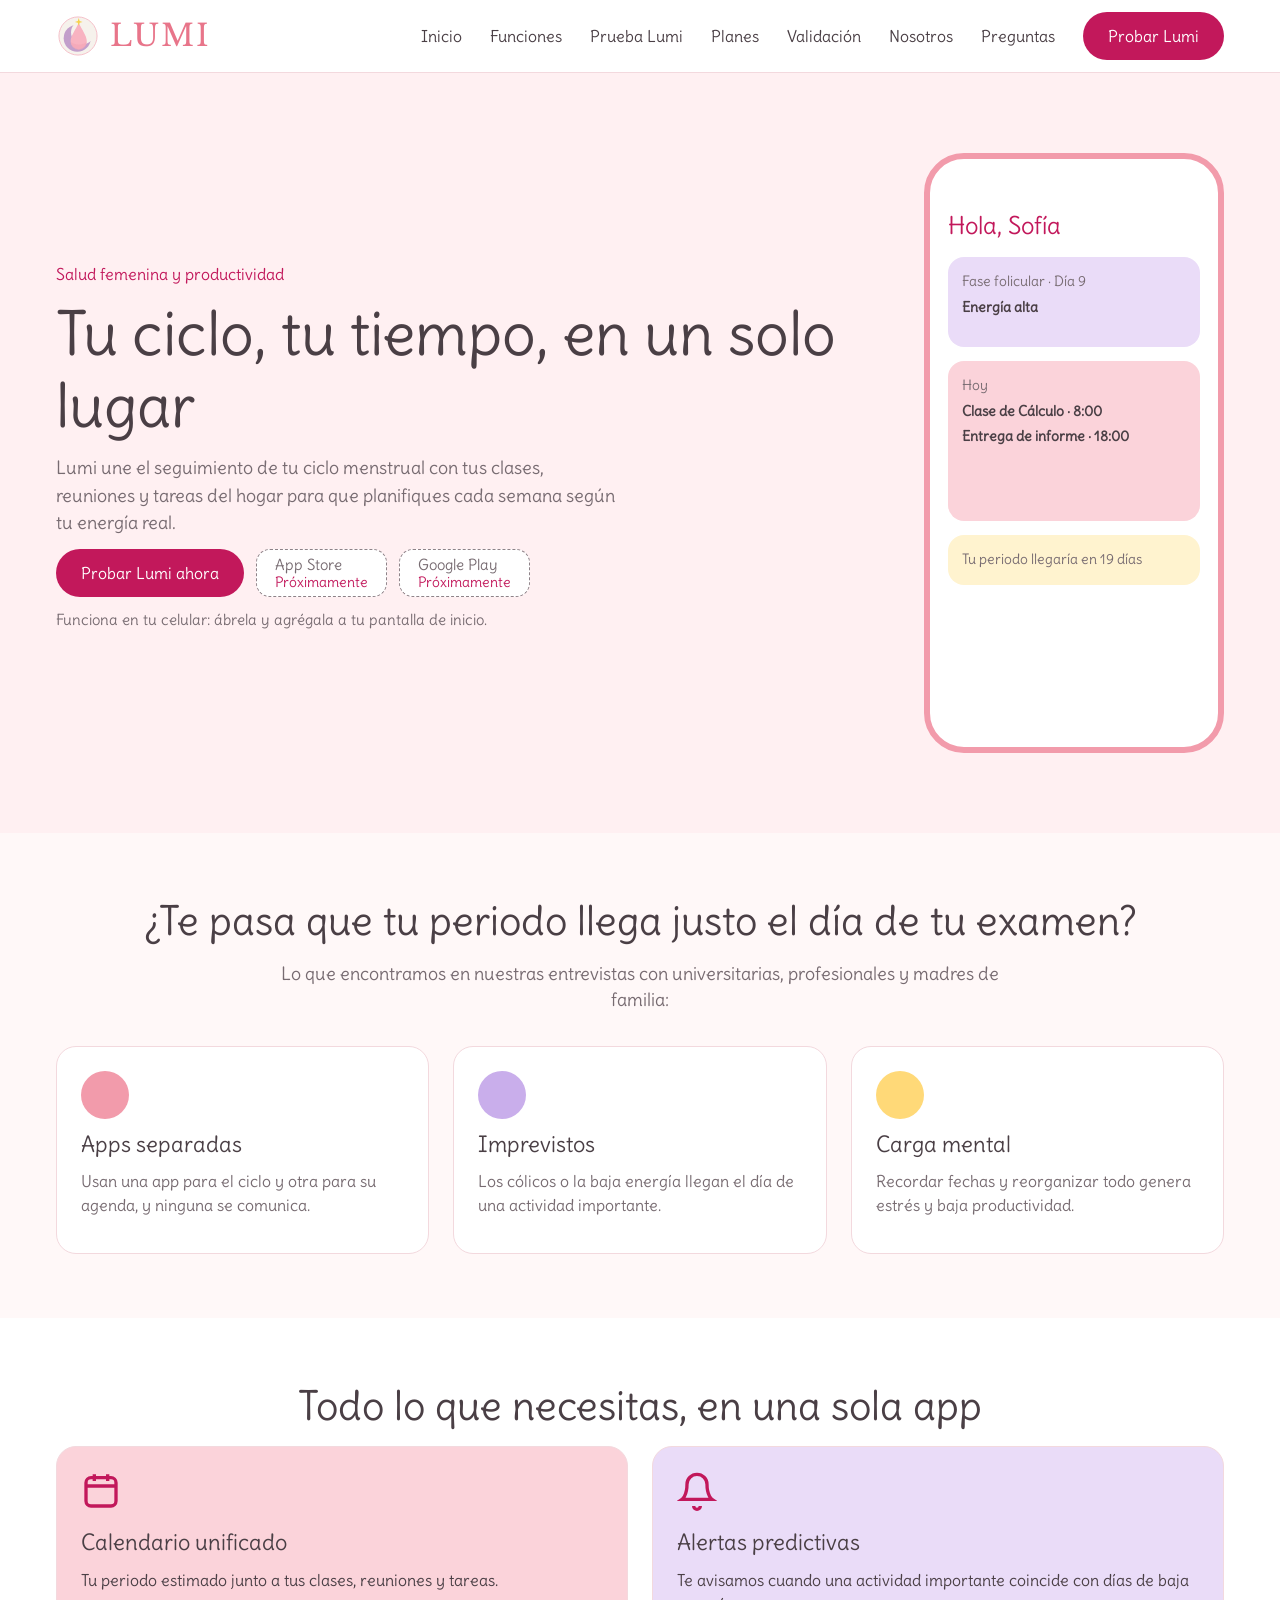
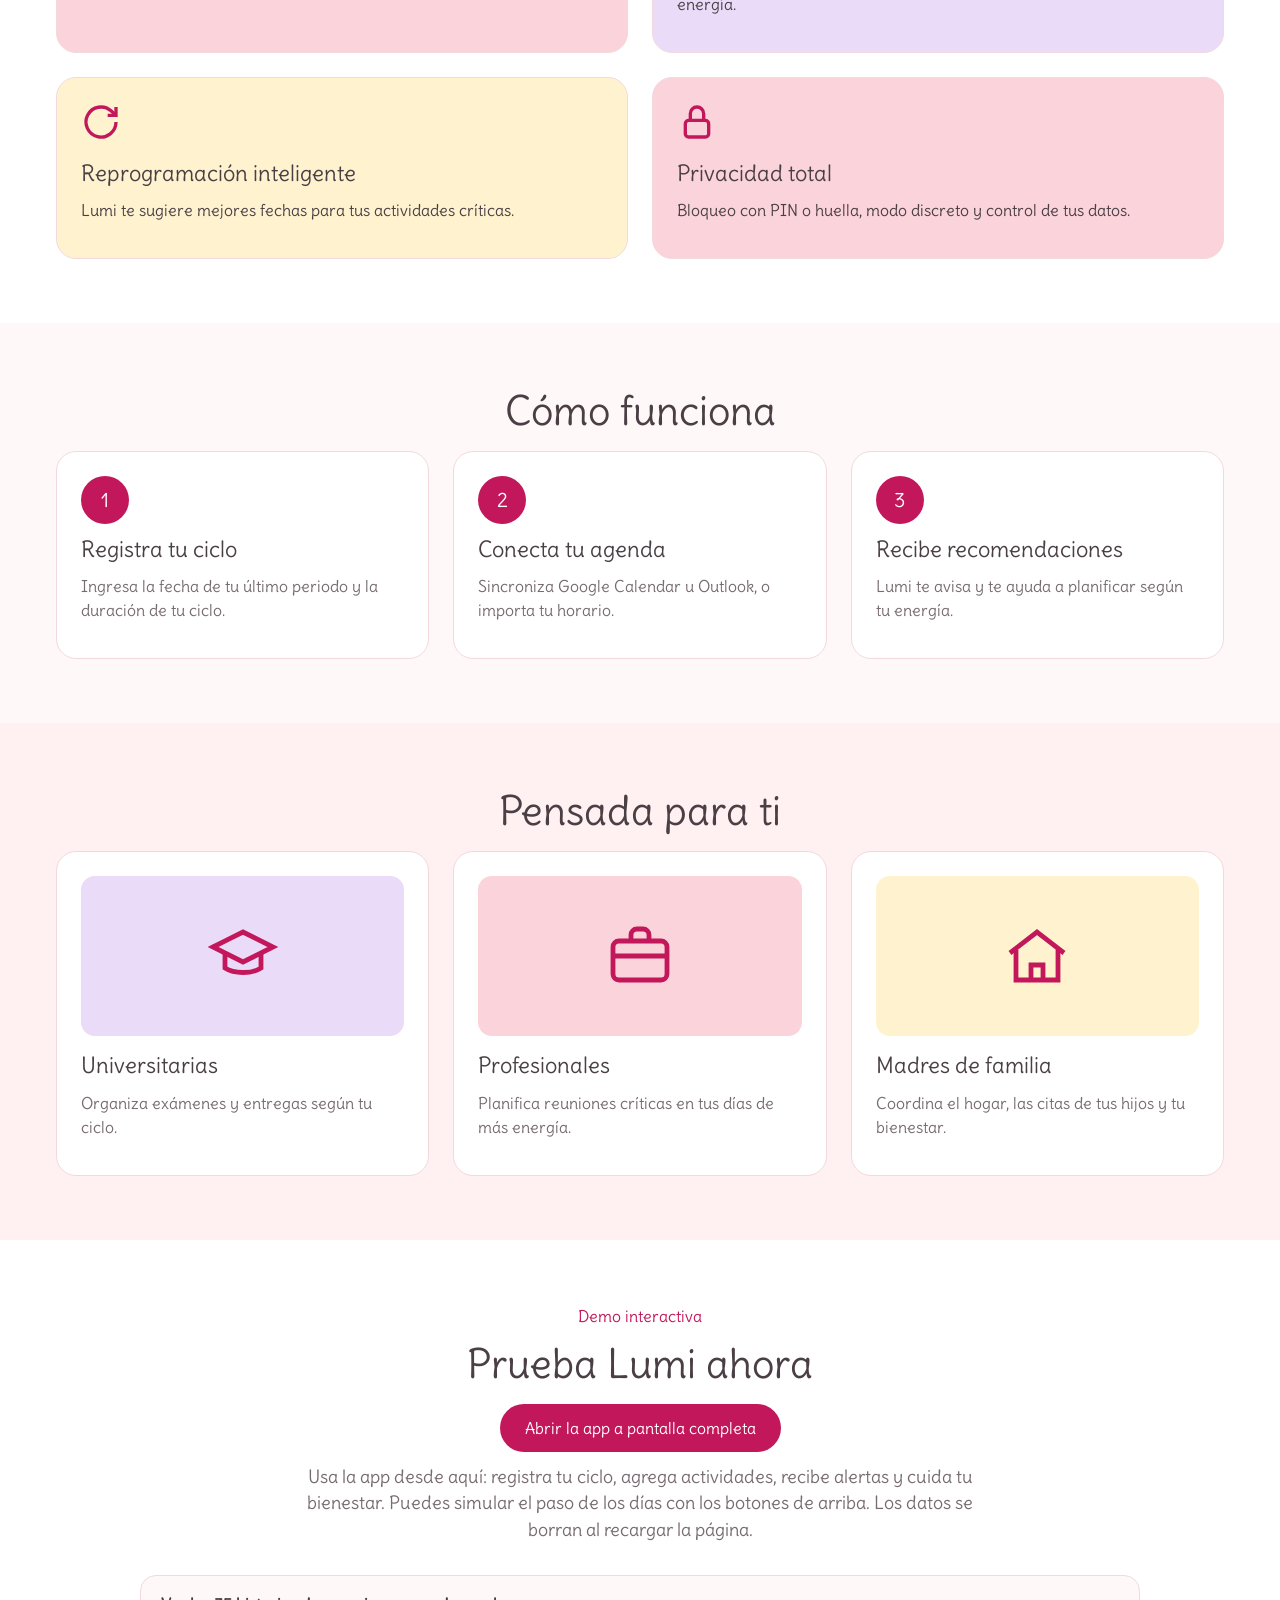
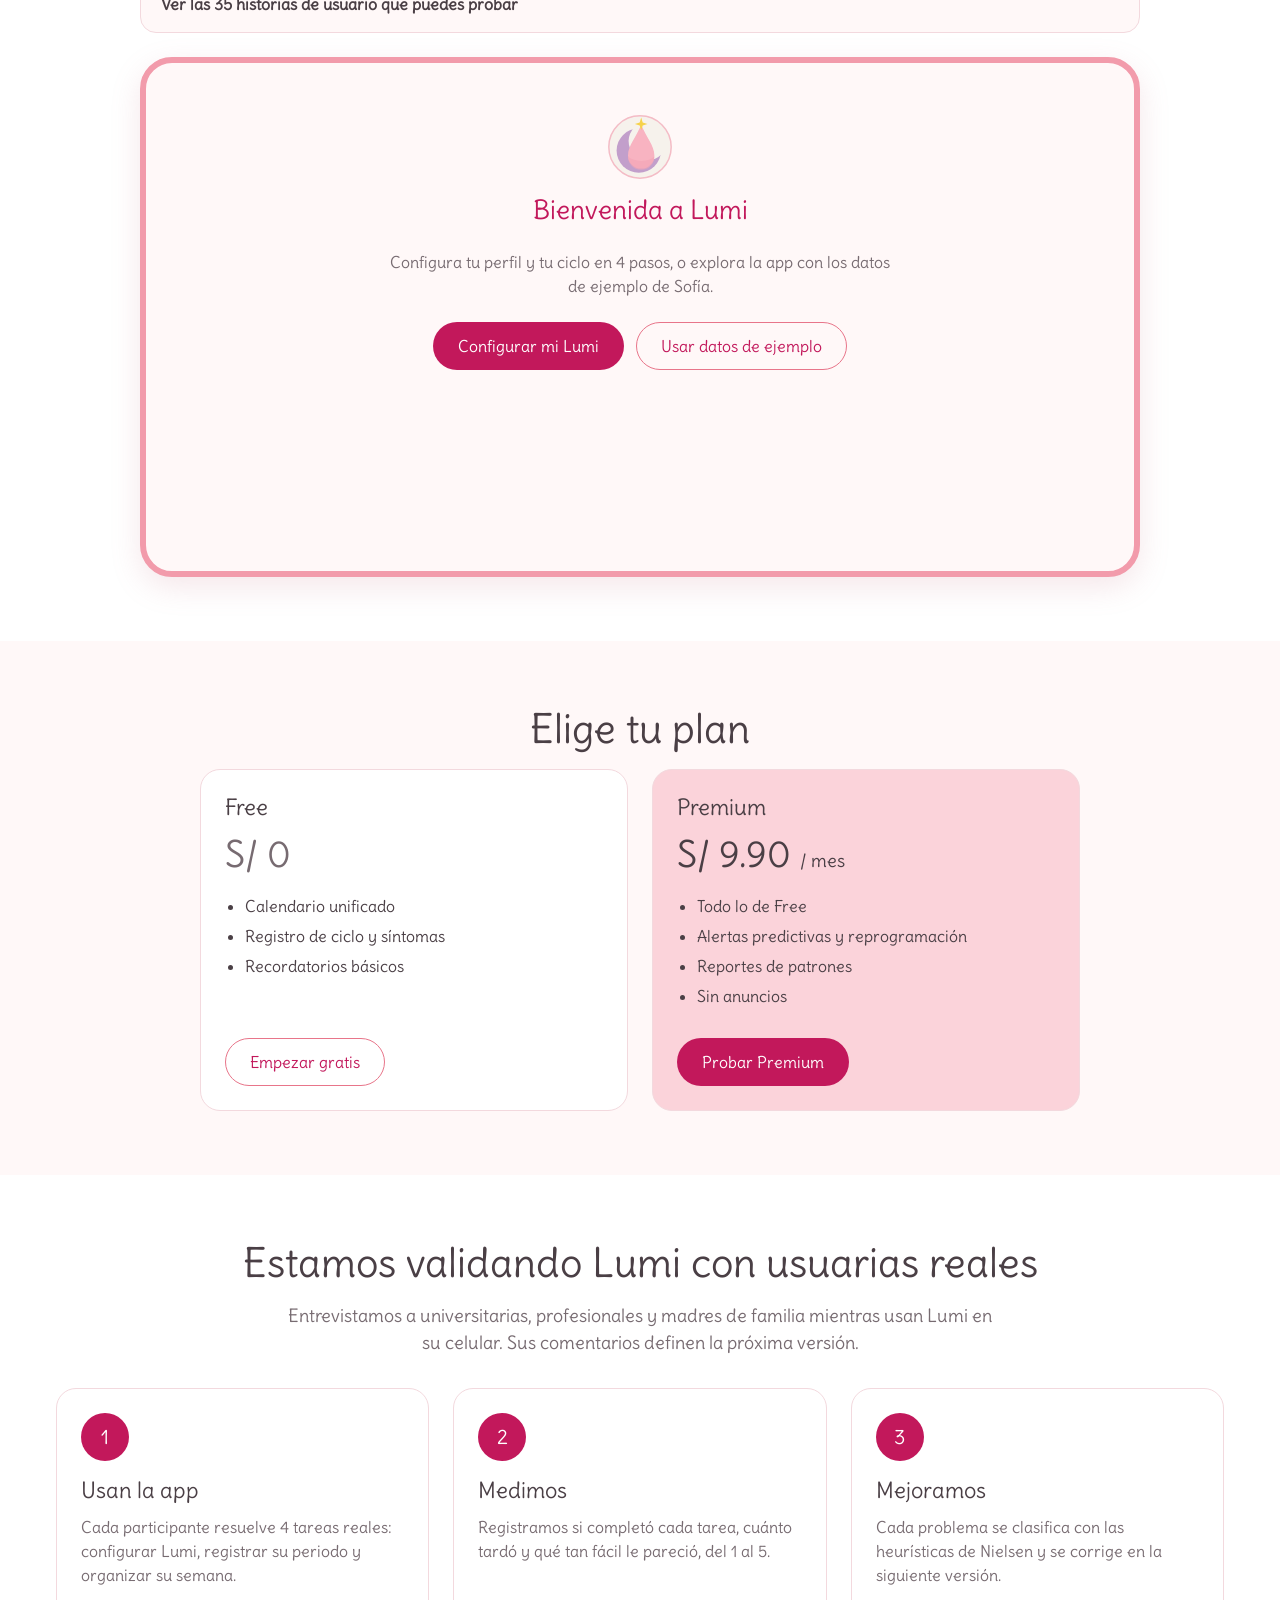
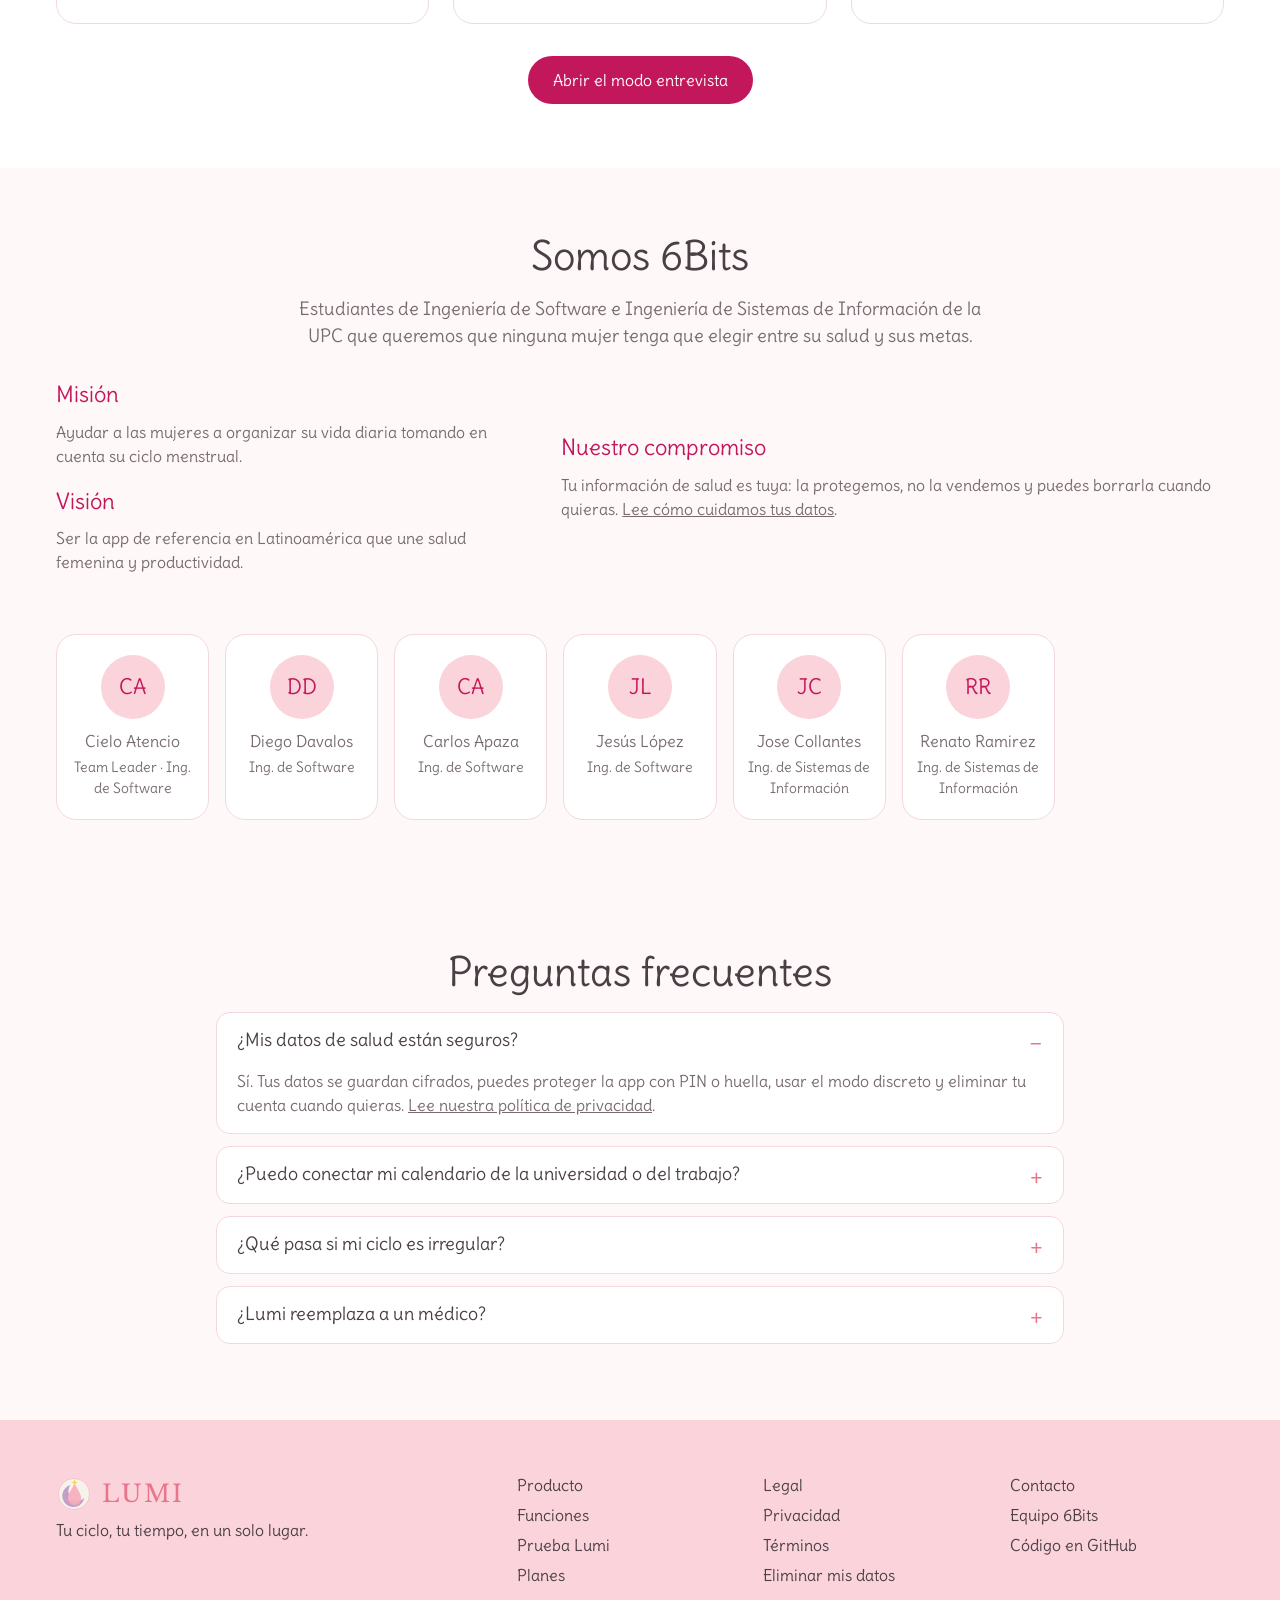
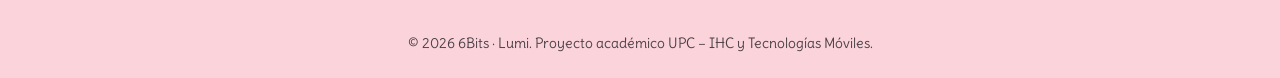
==== prototype-3/index.html @ 52c149aa "feat: add prototype 3 with mobile app, interview mode and UX audit fixes" ====
<!DOCTYPE html>
<html lang="es">

<head>
  <meta charset="UTF-8">
  <meta name="viewport" content="width=device-width, initial-scale=1.0">
  <meta name="description" content="Lumi: la app que une el seguimiento de tu ciclo menstrual con tu agenda diaria. Prueba la demo interactiva.">
  <title>Lumi – Tu ciclo, tu tiempo, en un solo lugar</title>

  <link rel="icon" type="image/svg+xml" href="assets/images/logo-icon.svg">

  <!-- Tipografías del Style Guide (Figma) -->
  <link rel="preconnect" href="https://fonts.googleapis.com">
  <link rel="preconnect" href="https://fonts.gstatic.com" crossorigin>
  <link href="https://fonts.googleapis.com/css2?family=Delius&family=Libre+Baskerville&display=swap" rel="stylesheet">

  <link rel="stylesheet" href="css/base.css">
  <link rel="stylesheet" href="css/sections/header.css">
  <link rel="stylesheet" href="css/sections/hero.css">
  <link rel="stylesheet" href="css/sections/problem.css">
  <link rel="stylesheet" href="css/sections/features.css">
  <link rel="stylesheet" href="css/sections/how-it-works.css">
  <link rel="stylesheet" href="css/sections/audience.css">
  <link rel="stylesheet" href="css/sections/try-lumi.css">
  <link rel="stylesheet" href="css/sections/pricing.css">
  <link rel="stylesheet" href="css/sections/validation.css">
  <link rel="stylesheet" href="css/sections/about-us.css">
  <link rel="stylesheet" href="css/sections/faq.css">
  <link rel="stylesheet" href="css/sections/footer.css">
</head>

<body>
  <a class="skip-link" href="#main-content">Saltar al contenido</a>

  <!-- Header y navegación -->
  <header class="header">
    <div class="container header__bar">
      <a class="logo" href="#home" aria-label="Lumi, ir al inicio">
        <img src="assets/images/logo-icon.svg" alt="" width="44" height="44">
        <span class="logo__text">LUMI</span>
      </a>

      <button class="header__menu-button" type="button" aria-expanded="false" aria-controls="main-menu">
        <span class="visually-hidden">Abrir menú</span>
        <span class="header__menu-icon" aria-hidden="true"></span>
      </button>

      <nav class="header__nav" id="main-menu" aria-label="Menú principal">
        <ul class="header__list">
          <li><a href="#home">Inicio</a></li>
          <li><a href="#features">Funciones</a></li>
          <li><a href="#try-lumi">Prueba Lumi</a></li>
          <li><a href="#pricing">Planes</a></li>
          <li><a href="#validation">Validación</a></li>
          <li><a href="#about-us">Nosotros</a></li>
          <li><a href="#faq">Preguntas</a></li>
        </ul>
        <a class="button button--primary" href="app.html">Probar Lumi</a>
      </nav>
    </div>
  </header>

  <main id="main-content">

    <!-- Hero -->
    <section class="hero" id="home" aria-labelledby="hero-title">
      <div class="container hero__grid">
        <div>
          <p class="eyebrow">Salud femenina y productividad</p>
          <h1 class="hero__title" id="hero-title">Tu ciclo, tu tiempo, en un solo lugar</h1>
          <p class="hero__description">
            Lumi une el seguimiento de tu ciclo menstrual con tus clases, reuniones y tareas del hogar
            para que planifiques cada semana según tu energía real.
          </p>
          <div class="hero__actions" id="download">
            <a class="button button--primary hero__main-action" href="app.html">Probar Lumi ahora</a>
            <span class="store-badge" aria-disabled="true">App Store <small>Próximamente</small></span>
            <span class="store-badge" aria-disabled="true">Google Play <small>Próximamente</small></span>
          </div>
          <p class="hero__note">Funciona en tu celular: ábrela y agrégala a tu pantalla de inicio.</p>
        </div>

        <div class="phone" role="img" aria-label="Vista previa de la pantalla de inicio de Lumi">
          <p class="phone__greeting">Hola, Sofía</p>
          <div class="phone__block phone__block--lilac">
            <span>Fase folicular · Día 9</span>
            <strong>Energía alta</strong>
          </div>
          <div class="phone__block phone__block--pink">
            <span>Hoy</span>
            <strong>Clase de Cálculo · 8:00</strong>
            <strong>Entrega de informe · 18:00</strong>
          </div>
          <div class="phone__block phone__block--yellow">
            <span>Tu periodo llegaría en 19 días</span>
          </div>
        </div>
      </div>
    </section>

    <!-- Problema -->
    <section class="section problem" id="problem" aria-labelledby="problem-title">
      <div class="container">
        <h2 class="section__title" id="problem-title">¿Te pasa que tu periodo llega justo el día de tu examen?</h2>
        <p class="section__subtitle">
          Lo que encontramos en nuestras entrevistas con universitarias, profesionales y madres de familia:
        </p>
        <div class="grid-3">
          <article class="card">
            <span class="problem__icon" aria-hidden="true"></span>
            <h3>Apps separadas</h3>
            <p>Usan una app para el ciclo y otra para su agenda, y ninguna se comunica.</p>
          </article>
          <article class="card">
            <span class="problem__icon" aria-hidden="true"></span>
            <h3>Imprevistos</h3>
            <p>Los cólicos o la baja energía llegan el día de una actividad importante.</p>
          </article>
          <article class="card">
            <span class="problem__icon" aria-hidden="true"></span>
            <h3>Carga mental</h3>
            <p>Recordar fechas y reorganizar todo genera estrés y baja productividad.</p>
          </article>
        </div>
      </div>
    </section>

    <!-- Funcionalidades -->
    <section class="section section--white features" id="features" aria-labelledby="features-title">
      <div class="container">
        <h2 class="section__title" id="features-title">Todo lo que necesitas, en una sola app</h2>
        <div class="grid-2">
          <article class="card card--pink">
            <svg class="features__icon" viewBox="0 0 24 24" fill="none" stroke="currentColor" stroke-width="2" aria-hidden="true"><rect x="3" y="4" width="18" height="17" rx="3"/><path d="M3 9h18M8 2v4M16 2v4"/></svg>
            <h3>Calendario unificado</h3>
            <p>Tu periodo estimado junto a tus clases, reuniones y tareas.</p>
          </article>
          <article class="card card--lilac">
            <svg class="features__icon" viewBox="0 0 24 24" fill="none" stroke="currentColor" stroke-width="2" aria-hidden="true"><path d="M6 8a6 6 0 1 1 12 0c0 7 3 9 3 9H3s3-2 3-9"/><path d="M10 21a2 2 0 0 0 4 0"/></svg>
            <h3>Alertas predictivas</h3>
            <p>Te avisamos cuando una actividad importante coincide con días de baja energía.</p>
          </article>
          <article class="card card--yellow">
            <svg class="features__icon" viewBox="0 0 24 24" fill="none" stroke="currentColor" stroke-width="2" aria-hidden="true"><path d="M21 12a9 9 0 1 1-3-6.7L21 8"/><path d="M21 3v5h-5"/></svg>
            <h3>Reprogramación inteligente</h3>
            <p>Lumi te sugiere mejores fechas para tus actividades críticas.</p>
          </article>
          <article class="card card--pink">
            <svg class="features__icon" viewBox="0 0 24 24" fill="none" stroke="currentColor" stroke-width="2" aria-hidden="true"><rect x="5" y="11" width="14" height="10" rx="2"/><path d="M8 11V7a4 4 0 0 1 8 0v4"/></svg>
            <h3>Privacidad total</h3>
            <p>Bloqueo con PIN o huella, modo discreto y control de tus datos.</p>
          </article>
        </div>
      </div>
    </section>

    <!-- Cómo funciona -->
    <section class="section how-it-works" id="how-it-works" aria-labelledby="how-it-works-title">
      <div class="container">
        <h2 class="section__title" id="how-it-works-title">Cómo funciona</h2>
        <ol class="grid-3">
          <li class="card">
            <span class="how-it-works__number" aria-hidden="true">1</span>
            <h3>Registra tu ciclo</h3>
            <p>Ingresa la fecha de tu último periodo y la duración de tu ciclo.</p>
          </li>
          <li class="card">
            <span class="how-it-works__number" aria-hidden="true">2</span>
            <h3>Conecta tu agenda</h3>
            <p>Sincroniza Google Calendar u Outlook, o importa tu horario.</p>
          </li>
          <li class="card">
            <span class="how-it-works__number" aria-hidden="true">3</span>
            <h3>Recibe recomendaciones</h3>
            <p>Lumi te avisa y te ayuda a planificar según tu energía.</p>
          </li>
        </ol>
      </div>
    </section>

    <!-- Para quién es -->
    <section class="section section--pink audience" id="audience" aria-labelledby="audience-title">
      <div class="container">
        <h2 class="section__title" id="audience-title">Pensada para ti</h2>
        <div class="grid-3">
          <article class="card">
            <div class="audience__image" aria-hidden="true">
              <svg viewBox="0 0 24 24" fill="none" stroke="currentColor" stroke-width="1.6"><path d="M2 9l10-5 10 5-10 5z"/><path d="M6 11v5c3 2 9 2 12 0v-5"/></svg>
            </div>
            <h3>Universitarias</h3>
            <p>Organiza exámenes y entregas según tu ciclo.</p>
          </article>
          <article class="card">
            <div class="audience__image" aria-hidden="true">
              <svg viewBox="0 0 24 24" fill="none" stroke="currentColor" stroke-width="1.6"><rect x="3" y="7" width="18" height="13" rx="2"/><path d="M9 7V5a2 2 0 0 1 2-2h2a2 2 0 0 1 2 2v2M3 12h18"/></svg>
            </div>
            <h3>Profesionales</h3>
            <p>Planifica reuniones críticas en tus días de más energía.</p>
          </article>
          <article class="card">
            <div class="audience__image" aria-hidden="true">
              <svg viewBox="0 0 24 24" fill="none" stroke="currentColor" stroke-width="1.6"><path d="M3 11l9-7 9 7"/><path d="M5 10v10h14V10"/><path d="M10 20v-5h4v5"/></svg>
            </div>
            <h3>Madres de familia</h3>
            <p>Coordina el hogar, las citas de tus hijos y tu bienestar.</p>
          </article>
        </div>
      </div>
    </section>

    <!-- Prueba Lumi: demo interactiva con 35 HU del core -->
    <section class="section section--white try-lumi" id="try-lumi" aria-labelledby="try-lumi-title">
      <div class="container">
        <div class="try-lumi__intro">
          <p class="eyebrow">Demo interactiva</p>
          <h2 class="section__title" id="try-lumi-title">Prueba Lumi ahora</h2>
          <p><a class="button button--primary" href="app.html">Abrir la app a pantalla completa</a></p>
          <p class="section__subtitle">
            Usa la app desde aquí: registra tu ciclo, agrega actividades, recibe alertas y cuida tu bienestar.
            Puedes simular el paso de los días con los botones de arriba. Los datos se borran al recargar la página.
          </p>
        </div>

        <details class="try-lumi__stories">
          <summary>Ver las 35 historias de usuario que puedes probar</summary>
          <div class="try-lumi__table-wrap">
            <table class="try-lumi__table">
              <caption class="visually-hidden">Historias de usuario implementadas en la demo</caption>
              <thead>
                <tr><th scope="col">HU</th><th scope="col">Título</th><th scope="col">Dónde probarla</th></tr>
              </thead>
              <tbody>
                <tr><td>US-44</td><td>Calendario unificado de ciclo y actividades</td><td>Calendario</td></tr>
                <tr><td>US-45</td><td>Fases del ciclo y nivel de energía</td><td>Inicio</td></tr>
                <tr><td>US-11</td><td>Registro de inicio y fin del periodo</td><td>Calendario → Registrar</td></tr>
                <tr><td>US-03</td><td>Configuración de fechas iniciales del ciclo</td><td>Bienvenida · Perfil → Editar</td></tr>
                <tr><td>US-46</td><td>Alerta predictiva en días de baja energía</td><td>Inicio</td></tr>
                <tr><td>US-47</td><td>Sugerencia de reprogramación</td><td>Inicio → Mover</td></tr>
                <tr><td>US-48</td><td>Recordatorios combinados de ciclo y actividades</td><td>Calendario → Agregar · Inicio</td></tr>
                <tr><td>US-19</td><td>Sincronización con Google Calendar u Outlook</td><td>Horarios</td></tr>
                <tr><td>US-21</td><td>Creación de eventos y tareas</td><td>Calendario → Agregar</td></tr>
                <tr><td>US-50</td><td>Tareas del hogar y citas familiares</td><td>Calendario → Tipo</td></tr>
                <tr><td>US-12</td><td>Registro de síntomas</td><td>Calendario → Registrar</td></tr>
                <tr><td>US-17</td><td>Registro del flujo menstrual</td><td>Calendario → Registrar</td></tr>
                <tr><td>US-18</td><td>Registro del estado de ánimo</td><td>Calendario → Registrar · Bienestar</td></tr>
                <tr><td>US-14</td><td>Ajuste automático por irregularidad</td><td>Inicio</td></tr>
                <tr><td>US-16</td><td>Alerta de retraso del periodo</td><td>Inicio (avanza +7 días tres veces)</td></tr>
                <tr><td>US-13</td><td>Historial de ciclos anteriores</td><td>Perfil</td></tr>
                <tr><td>US-49</td><td>Reporte de patrones</td><td>Perfil</td></tr>
                <tr><td>US-22</td><td>Nivel de importancia de compromisos</td><td>Calendario → Agregar</td></tr>
                <tr><td>US-20</td><td>Importación de horario por CSV</td><td>Horarios</td></tr>
                <tr><td>US-23</td><td>Clasificación de reuniones laborales</td><td>Horarios · Calendario</td></tr>
                <tr><td>US-01</td><td>Perfil según estilo de vida</td><td>Bienvenida · Perfil</td></tr>
                <tr><td>US-05</td><td>Objetivos personales</td><td>Bienvenida · Perfil</td></tr>
                <tr><td>US-15</td><td>Registro de medicamentos y anticonceptivos</td><td>Calendario → Registrar · Perfil → Reporte</td></tr>
                <tr><td>US-35</td><td>Autocuidado según el ánimo</td><td>Bienestar</td></tr>
                <tr><td>US-36</td><td>Refrigerios energéticos</td><td>Bienestar</td></tr>
                <tr><td>US-37</td><td>Recordatorio de agua</td><td>Bienestar</td></tr>
                <tr><td>US-38</td><td>Resumen semanal de hidratación y nutrición</td><td>Bienestar</td></tr>
                <tr><td>US-26</td><td>Modo discreto</td><td>Barra superior · Perfil</td></tr>
                <tr><td>US-25</td><td>Bloqueo con PIN o huella</td><td>Perfil → Crear PIN → Bloquear</td></tr>
                <tr><td>US-24</td><td>Desconexión o eliminación de agendas</td><td>Horarios</td></tr>
                <tr><td>US-30</td><td>Catálogo de hábitos sugeridos</td><td>Bienestar</td></tr>
                <tr><td>US-31</td><td>Racha de días consecutivos</td><td>Bienestar</td></tr>
                <tr><td>US-32</td><td>Hábitos por momento del día</td><td>Bienestar</td></tr>
                <tr><td>US-33</td><td>Pausa temporal de un hábito</td><td>Bienestar</td></tr>
                <tr><td>US-34</td><td>Archivo de hábitos</td><td>Bienestar</td></tr>
                <tr><td>US-06</td><td>Tutorial interactivo</td><td>Bienvenida (paso 4)</td></tr>
              </tbody>
            </table>
          </div>
        </details>

        <div class="app" id="app" aria-label="Demo interactiva de la app Lumi">
          <div class="app__topbar"></div>

          <div class="app__welcome">
            <img src="assets/images/logo-icon.svg" alt="" width="72" height="72">
            <h3>Bienvenida a Lumi</h3>
            <p>Configura tu perfil y tu ciclo en 4 pasos, o explora la app con los datos de ejemplo de Sofía.</p>
            <div class="hero__actions">
              <button type="button" class="button button--primary" data-action="start">Configurar mi Lumi</button>
              <button type="button" class="button button--outline" data-action="sample">Usar datos de ejemplo</button>
            </div>
          </div>

          <div class="app__layout">
            <div class="app__tabs" role="tablist" aria-label="Secciones de la app">
              <button type="button" class="app__tab" role="tab" id="app-tab-home" aria-controls="app-panel-home" data-tab="home">
                <svg viewBox="0 0 24 24" fill="none" stroke="currentColor" stroke-width="2" aria-hidden="true"><path d="M3 11l9-7 9 7v9a1 1 0 0 1-1 1h-5v-6H9v6H4a1 1 0 0 1-1-1z"/></svg>
                Inicio
              </button>
              <button type="button" class="app__tab" role="tab" id="app-tab-calendar" aria-controls="app-panel-calendar" data-tab="calendar">
                <svg viewBox="0 0 24 24" fill="none" stroke="currentColor" stroke-width="2" aria-hidden="true"><rect x="3" y="4" width="18" height="17" rx="3"/><path d="M3 9h18M8 2v4M16 2v4"/></svg>
                Calendario
              </button>
              <button type="button" class="app__tab" role="tab" id="app-tab-schedule" aria-controls="app-panel-schedule" data-tab="schedule">
                <svg viewBox="0 0 24 24" fill="none" stroke="currentColor" stroke-width="2" aria-hidden="true"><circle cx="12" cy="12" r="9"/><path d="M12 7v5l3 3"/></svg>
                Horarios
              </button>
              <button type="button" class="app__tab" role="tab" id="app-tab-wellness" aria-controls="app-panel-wellness" data-tab="wellness">
                <svg viewBox="0 0 24 24" fill="none" stroke="currentColor" stroke-width="2" aria-hidden="true"><path d="M12 21s-8-5-8-11a5 5 0 0 1 8-4 5 5 0 0 1 8 4c0 6-8 11-8 11z"/></svg>
                Bienestar
              </button>
              <button type="button" class="app__tab" role="tab" id="app-tab-profile" aria-controls="app-panel-profile" data-tab="profile">
                <svg viewBox="0 0 24 24" fill="none" stroke="currentColor" stroke-width="2" aria-hidden="true"><circle cx="12" cy="8" r="4"/><path d="M4 21c1-4 4-6 8-6s7 2 8 6"/></svg>
                Perfil
              </button>
            </div>

            <div class="app__body">
              <div class="app__panel" role="tabpanel" id="app-panel-home" aria-labelledby="app-tab-home"></div>
              <div class="app__panel" role="tabpanel" id="app-panel-calendar" aria-labelledby="app-tab-calendar"></div>
              <div class="app__panel" role="tabpanel" id="app-panel-schedule" aria-labelledby="app-tab-schedule"></div>
              <div class="app__panel" role="tabpanel" id="app-panel-wellness" aria-labelledby="app-tab-wellness"></div>
              <div class="app__panel" role="tabpanel" id="app-panel-profile" aria-labelledby="app-tab-profile"></div>
            </div>
          </div>

          <div class="app__overlay" hidden></div>
          <div class="app__toast" role="status" aria-live="polite"></div>
        </div>
      </div>
    </section>

    <!-- Planes -->
    <section class="section pricing" id="pricing" aria-labelledby="pricing-title">
      <div class="container">
        <h2 class="section__title" id="pricing-title">Elige tu plan</h2>
        <div class="grid-2">
          <article class="card plan">
            <h3 class="plan__name">Free</h3>
            <p class="plan__price">S/ 0</p>
            <ul class="plan__list">
              <li>Calendario unificado</li>
              <li>Registro de ciclo y síntomas</li>
              <li>Recordatorios básicos</li>
            </ul>
            <a class="button button--outline" href="app.html">Empezar gratis</a>
          </article>
          <article class="card card--pink plan">
            <h3 class="plan__name">Premium</h3>
            <p class="plan__price">S/ 9.90 <span>/ mes</span></p>
            <ul class="plan__list">
              <li>Todo lo de Free</li>
              <li>Alertas predictivas y reprogramación</li>
              <li>Reportes de patrones</li>
              <li>Sin anuncios</li>
            </ul>
            <a class="button button--primary" href="app.html">Probar Premium</a>
          </article>
        </div>
      </div>
    </section>

    <!-- Validación con usuarias -->
    <section class="section section--white validation" id="validation" aria-labelledby="validation-title">
      <div class="container">
        <h2 class="section__title" id="validation-title">Estamos validando Lumi con usuarias reales</h2>
        <p class="section__subtitle">
          Entrevistamos a universitarias, profesionales y madres de familia mientras usan Lumi en su celular.
          Sus comentarios definen la próxima versión.
        </p>
        <div class="grid-3">
          <article class="card validation__step">
            <span class="how-it-works__number" aria-hidden="true">1</span>
            <h3>Usan la app</h3>
            <p>Cada participante resuelve 4 tareas reales: configurar Lumi, registrar su periodo y organizar su semana.</p>
          </article>
          <article class="card validation__step">
            <span class="how-it-works__number" aria-hidden="true">2</span>
            <h3>Medimos</h3>
            <p>Registramos si completó cada tarea, cuánto tardó y qué tan fácil le pareció, del 1 al 5.</p>
          </article>
          <article class="card validation__step">
            <span class="how-it-works__number" aria-hidden="true">3</span>
            <h3>Mejoramos</h3>
            <p>Cada problema se clasifica con las heurísticas de Nielsen y se corrige en la siguiente versión.</p>
          </article>
        </div>
        <p class="validation__cta"><a class="button button--primary" href="app.html#entrevista">Abrir el modo entrevista</a></p>
      </div>
    </section>

    <!-- Nosotros: equipo 6Bits y video About-the-Team -->
    <section class="section about-us" id="about-us" aria-labelledby="about-us-title">
      <div class="container">
        <h2 class="section__title" id="about-us-title">Somos 6Bits</h2>
        <p class="section__subtitle">
          Estudiantes de Ingeniería de Software e Ingeniería de Sistemas de Información de la UPC que queremos
          que ninguna mujer tenga que elegir entre su salud y sus metas.
        </p>

        <div class="about-us__grid">
          <div class="about-us__text">
            <h3>Misión</h3>
            <p>Ayudar a las mujeres a organizar su vida diaria tomando en cuenta su ciclo menstrual.</p>
            <h3>Visión</h3>
            <p>Ser la app de referencia en Latinoamérica que une salud femenina y productividad.</p>
          </div>
          <div class="about-us__text">
            <h3>Nuestro compromiso</h3>
            <p>Tu información de salud es tuya: la protegemos, no la vendemos y puedes borrarla cuando quieras. <a href="privacy.html">Lee cómo cuidamos tus datos</a>.</p>
          </div>
        </div>

        <ul class="team">
          <li class="card team__member"><span class="team__avatar" aria-hidden="true">CA</span><p class="team__name">Cielo Atencio</p><p class="team__role">Team Leader · Ing. de Software</p></li>
          <li class="card team__member"><span class="team__avatar" aria-hidden="true">DD</span><p class="team__name">Diego Davalos</p><p class="team__role">Ing. de Software</p></li>
          <li class="card team__member"><span class="team__avatar" aria-hidden="true">CA</span><p class="team__name">Carlos Apaza</p><p class="team__role">Ing. de Software</p></li>
          <li class="card team__member"><span class="team__avatar" aria-hidden="true">JL</span><p class="team__name">Jesús López</p><p class="team__role">Ing. de Software</p></li>
          <li class="card team__member"><span class="team__avatar" aria-hidden="true">JC</span><p class="team__name">Jose Collantes</p><p class="team__role">Ing. de Sistemas de Información</p></li>
          <li class="card team__member"><span class="team__avatar" aria-hidden="true">RR</span><p class="team__name">Renato Ramirez</p><p class="team__role">Ing. de Sistemas de Información</p></li>
        </ul>
      </div>
    </section>

    <!-- Preguntas frecuentes -->
    <section class="section faq" id="faq" aria-labelledby="faq-title">
      <div class="container">
        <h2 class="section__title" id="faq-title">Preguntas frecuentes</h2>

        <div class="faq__item">
          <h3>
            <button class="faq__question" type="button" aria-expanded="true" aria-controls="faq-1">¿Mis datos de salud están seguros?</button>
          </h3>
          <div class="faq__answer" id="faq-1">
            <p>Sí. Tus datos se guardan cifrados, puedes proteger la app con PIN o huella, usar el modo discreto y eliminar tu cuenta cuando quieras. <a href="privacy.html">Lee nuestra política de privacidad</a>.</p>
          </div>
        </div>
        <div class="faq__item">
          <h3>
            <button class="faq__question" type="button" aria-expanded="false" aria-controls="faq-2">¿Puedo conectar mi calendario de la universidad o del trabajo?</button>
          </h3>
          <div class="faq__answer" id="faq-2" hidden>
            <p>Sí. Puedes vincular Google Calendar u Outlook, o importar tu horario de clases desde un archivo CSV.</p>
          </div>
        </div>
        <div class="faq__item">
          <h3>
            <button class="faq__question" type="button" aria-expanded="false" aria-controls="faq-3">¿Qué pasa si mi ciclo es irregular?</button>
          </h3>
          <div class="faq__answer" id="faq-3" hidden>
            <p>Lumi aprende de tus registros y ajusta la predicción a tu promedio real. Si tu periodo se retrasa, te avisa.</p>
          </div>
        </div>
        <div class="faq__item">
          <h3>
            <button class="faq__question" type="button" aria-expanded="false" aria-controls="faq-4">¿Lumi reemplaza a un médico?</button>
          </h3>
          <div class="faq__answer" id="faq-4" hidden>
            <p>No. Lumi te ayuda a organizarte, pero no da diagnósticos. Ante cualquier molestia o retraso prolongado, consulta a un profesional de salud.</p>
          </div>
        </div>
      </div>
    </section>

  </main>

  <!-- Footer -->
  <footer class="footer">
    <div class="container">
      <div class="footer__grid">
        <div>
          <a class="logo" href="#home" aria-label="Lumi, ir al inicio">
            <img src="assets/images/logo-icon.svg" alt="" width="36" height="36">
            <span class="logo__text logo__text--small">LUMI</span>
          </a>
          <p>Tu ciclo, tu tiempo, en un solo lugar.</p>
        </div>
        <nav aria-label="Producto">
          <h2 class="footer__title">Producto</h2>
          <ul>
            <li><a href="#features">Funciones</a></li>
            <li><a href="#try-lumi">Prueba Lumi</a></li>
            <li><a href="#pricing">Planes</a></li>
          </ul>
        </nav>
        <nav aria-label="Legal">
          <h2 class="footer__title">Legal</h2>
          <ul>
            <li><a href="privacy.html#privacidad">Privacidad</a></li>
            <li><a href="privacy.html#terminos">Términos</a></li>
            <li><a href="privacy.html#eliminar">Eliminar mis datos</a></li>
          </ul>
        </nav>
        <div>
          <h2 class="footer__title">Contacto</h2>
          <ul>
            <li><a href="#about-us">Equipo 6Bits</a></li>
            <li><a href="https://github.com/LUMI-UPC/Lumi-landing-page">Código en GitHub</a></li>
          </ul>
        </div>
      </div>
      <p class="footer__copy">© 2026 6Bits · Lumi. Proyecto académico UPC – IHC y Tecnologías Móviles.</p>
    </div>
  </footer>

  <script src="js/menu.js"></script>
  <script src="js/faq.js"></script>
  <script src="js/try-lumi.js"></script>
</body>

</html>
---- prototype-3/css/base.css ----
/* =====================================================
   BASE · colores, tipografía y piezas compartidas
   Valores tomados del Style Guide de Lumi en Figma.
   Nomenclatura en inglés (BEM): bloque__elemento--modificador
   ===================================================== */
:root {
  --color-background: #fff8f8;
  --color-background-pink: #fff0f2;
  --color-white: #ffffff;
  --color-primary: #e8758a;
  --color-accent: #c2185b;   /* más oscuro que #d63f7a: contraste AA con blanco */
  --color-pink: #fbd3da;
  --color-lilac: #eadcf8;
  --color-yellow: #fff3cf;
  --color-text: #4a3f45;
  --color-text-secondary: #776b71; /* más oscuro que #8e8288 para cumplir contraste AA */
  --color-border: #f3d9de;
  --font-body: "Delius", "Segoe UI", sans-serif;
  --font-logo: "Libre Baskerville", Georgia, serif;
  --radius: 20px;
  --max-width: 1200px;
}

*, *::before, *::after { box-sizing: border-box; }

html { scroll-behavior: smooth; scroll-padding-top: 80px; }

body {
  margin: 0;
  font-family: var(--font-body);
  color: var(--color-text);
  background: var(--color-background);
  line-height: 1.5;
}

img { max-width: 100%; display: block; }
a { color: inherit; }
h1, h2, h3 { font-weight: 400; line-height: 1.2; margin: 0 0 12px; }
p { margin: 0 0 12px; }

.container { width: 100%; max-width: var(--max-width); margin: 0 auto; padding: 0 16px; }

/* Secciones */
.section { padding: 64px 0; }
.section--white { background: var(--color-white); }
.section--pink { background: var(--color-background-pink); }
.section__title { font-size: clamp(1.75rem, 4vw, 2.5rem); text-align: center; margin-bottom: 16px; }
.section__subtitle { text-align: center; color: var(--color-text-secondary); font-size: 1.1rem; max-width: 720px; margin: 0 auto 32px; }

/* Rejillas: 1 columna en celular, más columnas en pantallas grandes */
.grid-2, .grid-3 { display: grid; gap: 24px; grid-template-columns: 1fr; list-style: none; padding: 0; margin: 0; }
@media (min-width: 768px) {
  .grid-2 { grid-template-columns: repeat(2, 1fr); }
  .grid-3 { grid-template-columns: repeat(3, 1fr); }
}

/* Tarjetas */
.card {
  background: var(--color-white);
  border: 1px solid var(--color-border);
  border-radius: var(--radius);
  padding: 24px;
  margin: 0;
}
.card h3 { font-size: 1.375rem; }
.card p { color: var(--color-text-secondary); }
.card--pink { background: var(--color-pink); }
.card--lilac { background: var(--color-lilac); }
.card--yellow { background: var(--color-yellow); }
.card--pink p, .card--lilac p, .card--yellow p { color: var(--color-text); }

/* Botones */
.button {
  display: inline-flex; align-items: center; justify-content: center;
  min-height: 48px; padding: 0 24px; border-radius: 28px;
  font-family: var(--font-body); font-size: 1rem; text-decoration: none; cursor: pointer;
  border: 1px solid transparent; transition: background 0.2s ease;
}
.button--primary { background: var(--color-accent); color: var(--color-white); }
.button--primary:hover { background: #9c1b47; }
.button--dark { background: var(--color-text); color: var(--color-white); }
.button--dark:hover { background: #2f282c; }
.button--outline { border-color: var(--color-primary); color: var(--color-accent); background: transparent; }
.button--outline:hover { background: var(--color-pink); }

.eyebrow { color: var(--color-accent); font-size: 1rem; }

/* Logo */
.logo { display: inline-flex; align-items: center; gap: 10px; text-decoration: none; }
.logo__text { font-family: var(--font-logo); color: var(--color-primary); font-size: 1.9rem; letter-spacing: 2px; }
.logo__text--small { font-size: 1.5rem; }

/* Accesibilidad */
a:focus-visible, button:focus-visible { outline: 3px solid var(--color-accent); outline-offset: 3px; }
.visually-hidden {
  position: absolute; width: 1px; height: 1px; overflow: hidden;
  clip: rect(0 0 0 0); white-space: nowrap;
}
.skip-link { position: absolute; left: 16px; top: -60px; background: var(--color-text); color: var(--color-white); padding: 8px 16px; border-radius: 8px; z-index: 100; }
.skip-link:focus { top: 8px; }

@media (prefers-reduced-motion: reduce) {
  html { scroll-behavior: auto; }
  * { transition: none !important; }
}

/* Formularios compartidos */
.field { display: flex; flex-direction: column; gap: 4px; margin-bottom: 12px; }
.field label, .field legend { font-size: 0.9rem; }
.input, .select, .textarea {
  width: 100%; min-height: 44px; padding: 8px 12px; border: 1px solid var(--color-border);
  border-radius: 12px; font: inherit; color: var(--color-text); background: var(--color-white);
}
.textarea { min-height: 96px; resize: vertical; }
.input:focus-visible, .select:focus-visible, .textarea:focus-visible { outline: 3px solid var(--color-accent); outline-offset: 2px; }

/* Etiquetas pequeñas */
.badge { display: inline-block; padding: 2px 10px; border-radius: 999px; font-size: 0.875rem; background: var(--color-lilac); color: var(--color-text); }
.badge--high { background: #ffd6de; color: #9c1b47; }
.badge--medium { background: var(--color-yellow); }
.badge--low { background: #e3f4ea; color: #1f6b43; }
---- prototype-3/css/sections/header.css ----
/* Header y navegación */
.header { position: sticky; top: 0; z-index: 50; background: var(--color-white); border-bottom: 1px solid var(--color-border); }
.header__bar { display: flex; align-items: center; justify-content: space-between; min-height: 72px; gap: 24px; }

.header__menu-button {
  width: 44px; height: 44px; border: none; background: transparent; cursor: pointer;
  display: inline-flex; align-items: center; justify-content: center;
}
.header__menu-icon, .header__menu-icon::before, .header__menu-icon::after {
  display: block; width: 24px; height: 2px; background: var(--color-text); border-radius: 2px; position: relative;
}
.header__menu-icon::before, .header__menu-icon::after { content: ""; position: absolute; left: 0; }
.header__menu-icon::before { top: -7px; }
.header__menu-icon::after { top: 7px; }

/* Celular: el menú se despliega debajo del header */
.header__nav {
  display: none; position: absolute; top: 100%; left: 0; right: 0;
  background: var(--color-white); border-bottom: 1px solid var(--color-border); padding: 8px 16px 20px;
}
.header__nav.is-open { display: block; }
.header__list { list-style: none; margin: 0 0 12px; padding: 0; }
.header__list a { display: block; padding: 12px 0; text-decoration: none; }
.header__list a:hover { color: var(--color-accent); }

/* Escritorio: menú en una sola fila */
@media (min-width: 1024px) {
  .header__menu-button { display: none; }
  .header__nav { display: flex; position: static; align-items: center; gap: 28px; padding: 0; border: none; }
  .header__list { display: flex; gap: 28px; margin: 0; }
  .header__list a { padding: 8px 0; }
}
---- prototype-3/css/sections/hero.css ----
/* Hero */
.hero { background: var(--color-background-pink); padding: 56px 0; }
.hero__grid { display: grid; gap: 40px; align-items: center; justify-items: center; }
.hero__title { font-size: clamp(2.25rem, 6vw, 3.75rem); }
.hero__description { color: var(--color-text-secondary); font-size: 1.15rem; max-width: 560px; }
.hero__actions { display: flex; flex-wrap: wrap; gap: 12px; margin-top: 8px; }

.phone {
  width: 280px; height: 560px; background: var(--color-white); border: 6px solid #f29bab;
  border-radius: 40px; padding: 48px 18px 18px; display: flex; flex-direction: column; gap: 14px;
}
.phone__greeting { color: var(--color-accent); font-size: 1.5rem; margin: 0; }
.phone__block { border-radius: 16px; padding: 14px; display: flex; flex-direction: column; gap: 4px; font-size: 0.9rem; }
.phone__block span { color: var(--color-text-secondary); }
.phone__block--lilac { background: var(--color-lilac); min-height: 90px; }
.phone__block--pink { background: var(--color-pink); min-height: 160px; }
.phone__block--yellow { background: var(--color-yellow); }

@media (min-width: 900px) {
  .hero { padding: 80px 0; }
  .hero__grid { grid-template-columns: 1fr auto; justify-items: start; gap: 48px; }
  .phone { width: 300px; height: 600px; }
}

/* Insignias de tiendas: visibles como "Próximamente", sin parecer botones activos */
.store-badge {
  display: inline-flex; flex-direction: column; justify-content: center; min-height: 48px; padding: 4px 18px;
  border-radius: 14px; border: 1px dashed #8e8288; color: var(--color-text-secondary); background: var(--color-white);
  font-size: 0.95rem; line-height: 1.2; cursor: not-allowed;
}
.store-badge small { font-size: 0.875rem; color: var(--color-accent); }
.hero__note { margin-top: 12px; color: var(--color-text-secondary); font-size: 0.95rem; }
---- prototype-3/css/sections/problem.css ----
/* Problema */
.problem__icon { display: block; width: 48px; height: 48px; border-radius: 50%; background: #f29bab; margin-bottom: 12px; }
.problem .card:nth-child(2) .problem__icon { background: #c9aeeb; }
.problem .card:nth-child(3) .problem__icon { background: #ffd978; }
---- prototype-3/css/sections/features.css ----
/* Funcionalidades */
.features .card { min-height: 140px; }
.features__icon { width: 40px; height: 40px; margin-bottom: 12px; color: var(--color-accent); }
---- prototype-3/css/sections/how-it-works.css ----
/* Cómo funciona */
.how-it-works__number {
  display: inline-flex; align-items: center; justify-content: center;
  width: 48px; height: 48px; border-radius: 50%; background: var(--color-accent);
  color: var(--color-white); font-size: 1.25rem; margin-bottom: 12px;
}
---- prototype-3/css/sections/audience.css ----
/* Para quién es */
.audience__image {
  height: 160px; border-radius: 14px; background: var(--color-lilac); margin-bottom: 16px;
  display: flex; align-items: center; justify-content: center; color: var(--color-accent);
}
.audience__image svg { width: 72px; height: 72px; }
.audience .card:nth-child(2) .audience__image { background: var(--color-pink); }
.audience .card:nth-child(3) .audience__image { background: var(--color-yellow); }
---- prototype-3/css/sections/try-lumi.css ----
/* Prueba Lumi: demo interactiva */
.try-lumi__intro { max-width: 760px; margin: 0 auto 24px; text-align: center; }
.try-lumi__stories { max-width: 1000px; margin: 0 auto 24px; background: var(--color-background); border: 1px solid var(--color-border); border-radius: 16px; padding: 12px 20px; }
.try-lumi__stories summary { cursor: pointer; font-weight: bold; min-height: 32px; display: flex; align-items: center; }
.try-lumi__table-wrap { overflow-x: auto; margin-top: 12px; }
.try-lumi__table { width: 100%; border-collapse: collapse; font-size: 0.9rem; }
.try-lumi__table th, .try-lumi__table td { text-align: left; padding: 6px 8px; border-bottom: 1px solid var(--color-border); vertical-align: top; }

/* Lo oculto con el atributo hidden no se muestra aunque tenga display propio */
.app [hidden] { display: none !important; }

/* Contenedor de la app */
.app {
  position: relative; max-width: 1000px; margin: 0 auto; background: var(--color-background);
  border: 6px solid #f29bab; border-radius: 32px; overflow: hidden; min-height: 520px;
  box-shadow: 0 10px 30px rgba(200, 120, 140, 0.18);
}
.app__topbar {
  display: flex; flex-wrap: wrap; align-items: center; justify-content: space-between; gap: 12px;
  padding: 16px 20px; background: var(--color-white); border-bottom: 1px solid var(--color-border);
}
.app__greeting { display: flex; flex-direction: column; }
.app__greeting strong { color: var(--color-accent); font-size: 1.3rem; }
.app__greeting span { color: var(--color-text-secondary); font-size: 0.9rem; }
.app__greeting span::first-letter { text-transform: uppercase; }
.app__controls { display: flex; flex-wrap: wrap; gap: 6px; }

.app-chip {
  min-height: 36px; padding: 4px 12px; border-radius: 999px; border: 1px solid var(--color-border);
  background: var(--color-white); color: var(--color-text); font: inherit; font-size: 0.875rem; cursor: pointer;
}
.app-chip:hover { background: var(--color-pink); }
.app-chip.is-active { background: var(--color-accent); border-color: var(--color-accent); color: var(--color-white); }

/* Pestañas: abajo en celular, a la izquierda en escritorio */
.app__layout { display: flex; flex-direction: column-reverse; }
.app__tabs {
  display: flex; justify-content: space-around; background: var(--color-white); border-top: 1px solid var(--color-border);
  position: sticky; bottom: 0; z-index: 2;
}
.app__tab {
  flex: 1; min-height: 56px; border: none; background: transparent; font: inherit; font-size: 0.875rem; color: var(--color-text-secondary);
  display: flex; flex-direction: column; align-items: center; justify-content: center; gap: 2px; cursor: pointer; padding: 6px 2px;
}
.app__tab svg { width: 22px; height: 22px; }
.app__tab[aria-selected="true"] { color: var(--color-accent); font-weight: bold; }
.app__tab[aria-selected="true"] svg { background: var(--color-pink); border-radius: 12px; padding: 2px; }
.app__body { flex: 1; padding: 16px; min-width: 0; }
.app__panel { display: grid; gap: 16px; grid-template-columns: 1fr; }

@media (min-width: 900px) {
  .app__layout { flex-direction: row; }
  .app__tabs { flex-direction: column; justify-content: flex-start; border-top: none; border-right: 1px solid var(--color-border); width: 110px; position: static; padding-top: 12px; }
  .app__tab { flex: 0; min-height: 72px; }
  .app__body { padding: 20px; }
  .app__panel { grid-template-columns: 1fr 1fr; align-items: start; }
  .app-card--phase, .app-card--calendar, .app-card--wide { grid-column: span 2; }
}

/* Bienvenida */
.app__welcome { padding: 48px 24px; text-align: center; display: flex; flex-direction: column; align-items: center; gap: 12px; }
.app__welcome h3 { color: var(--color-accent); font-size: 1.6rem; }
.app__welcome p { max-width: 520px; color: var(--color-text-secondary); }

/* Tarjetas de la app */
.app-card { background: var(--color-white); border: 1px solid var(--color-border); border-radius: 20px; padding: 18px; min-width: 0; }
.app-card__title { display: flex; justify-content: space-between; align-items: baseline; gap: 8px; margin: 0 0 10px; font-size: 1.1rem; }
.app-card__hu { display: none; font-size: 0.875rem; color: var(--color-text-secondary); background: var(--color-background); border-radius: 999px; padding: 2px 8px; white-space: nowrap; }
.app-card--phase { background: linear-gradient(150deg, var(--color-lilac), var(--color-white) 70%); }
.app-card--warning { background: #fff0f3; border-color: #f29bab; }
.app-phase__name { font-size: 1.6rem; color: var(--color-accent); margin: 0; }
.app-muted { color: var(--color-text-secondary); font-size: 0.9rem; }
.app-label { margin: 8px 0 4px; font-size: 0.9rem; }
.app-tip { background: var(--color-yellow); border-radius: 12px; padding: 10px 12px; font-size: 0.92rem; margin: 10px 0 0; }
.app-ok { background: #e8f6ee; border-radius: 12px; padding: 10px 12px; }
.app-warning { color: #9c1b47; }
.app-message { color: var(--color-accent); min-height: 1.2em; font-size: 0.92rem; margin: 8px 0 0; }
.app-message ul { margin: 4px 0 0; padding-left: 18px; }

.app-energy { height: 14px; background: #f3e3e7; border-radius: 7px; overflow: hidden; }
.app-energy__fill { height: 100%; background: var(--color-primary); border-radius: 7px; transition: width 0.4s ease; }
.app-energy__fill--water { background: #7bb3e6; }
.app-water strong { font-size: 1.6rem; color: var(--color-accent); }

.app-alert { border-left: 4px solid var(--color-primary); background: var(--color-background); border-radius: 12px; padding: 10px 12px; margin-bottom: 10px; }
.app-alert p { margin: 0 0 6px; }
.app-reminder { margin: 0 0 8px; }
.app-actions { display: flex; flex-wrap: wrap; gap: 8px; margin-top: 8px; }
.button--small { min-height: 40px; padding: 0 14px; font-size: 0.9rem; }
.button:disabled { opacity: 0.5; cursor: not-allowed; }
.app-icon-button {
  min-width: 40px; min-height: 40px; border-radius: 50%; border: 1px solid var(--color-border);
  background: var(--color-white); color: var(--color-accent); font-size: 1.2rem; cursor: pointer; flex-shrink: 0;
}
.app-icon-button:hover { background: var(--color-pink); }

/* Calendario */
.app-cal__head { display: flex; align-items: center; justify-content: space-between; }
.app-cal__month { margin: 0; font-size: 1.1rem; text-transform: capitalize; }
.app-cal__week, .app-cal__grid { display: grid; grid-template-columns: repeat(7, 1fr); gap: 4px; }
.app-cal__week span { text-align: center; font-size: 0.875rem; color: var(--color-text-secondary); padding: 4px 0; }
.app-cal__day {
  position: relative; min-height: 42px; border-radius: 12px; border: 2px solid transparent; background: #fdf1f3;
  font: inherit; color: var(--color-text); cursor: pointer;
}
.app-cal__day.is-empty { background: transparent; cursor: default; }
.app-cal__day.is-low { background: var(--color-yellow); }
.app-cal__day.is-predicted { background: var(--color-white); border: 2px dashed #9b6cc9; }
.app-cal__day.is-period { background: var(--color-accent); color: var(--color-white); font-weight: bold; }
.app-cal__day.is-today { outline: 2px solid var(--color-text); outline-offset: 1px; }
.app-cal__day.is-selected { box-shadow: 0 0 0 3px var(--color-accent); }
.app-legend { display: flex; flex-wrap: wrap; gap: 12px; list-style: none; padding: 0; margin: 12px 0 0; font-size: 0.875rem; }
.app-legend li { display: flex; align-items: center; gap: 6px; }
.app-dot { width: 12px; height: 12px; border-radius: 50%; display: inline-block; }
.app-dot--period { background: var(--color-accent); }
.app-dot--predicted { border: 2px dashed #9b6cc9; }
.app-dot--low { background: #e0a800; }
.app-dot--event { background: #9b6cc9; }

.app-list { list-style: none; padding: 0; margin: 0; }
.app-list li { margin-bottom: 8px; }
.app-list__item { display: flex; justify-content: space-between; align-items: center; gap: 10px; background: var(--color-background); border-radius: 12px; padding: 10px 12px; }
.app-list__item .badge { margin-top: 4px; }

/* Chips de formulario (radio y checkbox accesibles) */
.chips { display: flex; flex-wrap: wrap; gap: 6px; }
.chips__input { position: absolute; opacity: 0; width: 1px; height: 1px; }
.chips__label { padding: 8px 14px; min-height: 40px; display: inline-flex; align-items: center; border: 1px solid var(--color-border); border-radius: 999px; background: var(--color-white); cursor: pointer; font-size: 0.9rem; }
.chips__input:checked + .chips__label { background: var(--color-pink); border-color: var(--color-primary); font-weight: bold; }
.chips__input:focus-visible + .chips__label { outline: 3px solid var(--color-accent); outline-offset: 2px; }
.app fieldset { border: none; padding: 0; margin: 0 0 12px; }
.app legend { padding: 0; margin-bottom: 6px; font-size: 0.9rem; }

.app-form-grid { display: grid; gap: 0 12px; grid-template-columns: 1fr; }
@media (min-width: 600px) { .app-form-grid { grid-template-columns: 1fr 1fr; } .app-form-grid__full { grid-column: 1 / -1; } }
.app-form-grid > .button { align-self: end; margin-bottom: 12px; }
.select--small { width: auto; min-height: 36px; font-size: 0.875rem; padding: 4px 8px; }
.app-switch { display: flex; align-items: flex-start; gap: 10px; margin: 8px 0; }
.app-switch input { width: 20px; height: 20px; margin-top: 2px; accent-color: var(--color-accent); flex-shrink: 0; }

/* Horarios */
.app-sync { display: flex; flex-wrap: wrap; justify-content: space-between; align-items: center; gap: 8px; padding: 10px 0; border-bottom: 1px solid var(--color-border); }

/* Bienestar */
.app-tips { margin: 8px 0 0; padding-left: 20px; }
.app-tips li { margin-bottom: 6px; }
.app-bars { display: flex; align-items: flex-end; gap: 8px; height: 130px; margin: 8px 0 12px; }
.app-bars__col { flex: 1; display: flex; flex-direction: column; align-items: center; justify-content: flex-end; gap: 4px; height: 100%; }
.app-bars__bar { width: 100%; max-width: 32px; background: #b9d7f2; border-radius: 8px 8px 4px 4px; }
.app-bars__bar.is-goal { background: #7bb3e6; }
.app-bars__value, .app-bars__label { font-size: 0.875rem; color: var(--color-text-secondary); }
.app-habits { margin-top: 12px; }
.app-habits__moment { margin: 0 0 6px; color: var(--color-accent); font-size: 0.95rem; }
.app-habit { display: flex; flex-wrap: wrap; justify-content: space-between; align-items: center; gap: 8px; background: var(--color-background); border-radius: 12px; padding: 8px 12px; margin-bottom: 8px; }
.app-habit.is-paused { opacity: 0.65; }
.app-habit .app-switch { margin: 0; }
.app-archived { margin-top: 12px; }
.app-archived summary { cursor: pointer; min-height: 32px; }

/* Perfil */
.app-table-wrap { overflow-x: auto; }
.app-table { width: 100%; border-collapse: collapse; font-size: 0.9rem; }
.app-table th, .app-table td { text-align: left; padding: 8px; border-bottom: 1px solid var(--color-border); }
.app-stats { display: grid; grid-template-columns: repeat(2, 1fr); gap: 8px; margin-bottom: 8px; }
.app-stat { background: var(--color-background); border-radius: 12px; padding: 10px; display: flex; flex-direction: column; }
.app-stat strong { color: var(--color-accent); font-size: 1.2rem; }
.app-stat span { font-size: 0.875rem; color: var(--color-text-secondary); }

/* Capa: bienvenida guiada y bloqueo */
.app__overlay { position: absolute; inset: 0; z-index: 5; background: rgba(255, 248, 248, 0.97); display: flex; align-items: flex-start; justify-content: center; padding: 24px 16px; overflow-y: auto; }
.app__overlay[hidden] { display: none; }
.app-onboarding, .app-lock { width: 100%; max-width: 460px; background: var(--color-white); border: 1px solid var(--color-border); border-radius: 24px; padding: 24px; }
.app-lock { text-align: center; display: flex; flex-direction: column; gap: 10px; align-items: stretch; margin-top: 24px; }
.app-lock__logo { font-family: var(--font-logo); color: var(--color-primary); font-size: 1.8rem; letter-spacing: 3px; margin: 0; }
.app-lock__pin { text-align: center; font-size: 1.4rem; letter-spacing: 8px; }
.app-tutorial { padding-left: 20px; }
.app-tutorial li { margin-bottom: 8px; }

/* Mensajes flotantes */
.app__toast {
  position: absolute; left: 50%; bottom: 76px; transform: translate(-50%, 20px); z-index: 6;
  background: var(--color-text); color: var(--color-white); padding: 10px 16px; border-radius: 14px;
  font-size: 0.9rem; max-width: 90%; opacity: 0; pointer-events: none; transition: opacity 0.25s, transform 0.25s;
}
.app__toast.is-visible { opacity: 1; transform: translate(-50%, 0); }
@media (min-width: 900px) { .app__toast { bottom: 24px; } }

/* ---------- Prototipo 3: correcciones de la auditoría ---------- */

/* Códigos HU: solo con "Ver códigos HU" (modo evaluador) */
.app.is-evaluator .app-card__hu { display: inline-block; }

/* Barra de simulación: separada y con otro estilo (solo demo) */
.app__simbar {
  padding: 0 20px; font-size: 0.875rem; color: var(--color-text-secondary);
  background: repeating-linear-gradient(-45deg, #f6f3f5, #f6f3f5 10px, #efeaee 10px, #efeaee 20px);
  border-bottom: 1px dashed #b8aab2;
}
.app__simbar-label { font-weight: bold; cursor: pointer; padding: 10px 0; min-height: 44px; display: flex; align-items: center; gap: 8px; list-style: none; }
.app__simbar-label::-webkit-details-marker { display: none; }
.app__simbar-label::after { content: "+"; margin-left: auto; font-size: 1.2rem; }
.app__simbar[open] .app__simbar-label::after { content: "−"; }
.app__simbar-buttons { display: flex; flex-wrap: wrap; align-items: center; gap: 6px; padding-bottom: 10px; }
.app__simbar-hint { flex: 0 0 100%; }
@media (min-width: 600px) { .app__simbar-hint { flex: 0 0 auto; margin-right: 4px; } }
.app-sim {
  min-height: 36px; padding: 4px 12px; border-radius: 8px; border: 1px dashed #8e8288;
  background: var(--color-white); color: var(--color-text); font: inherit; font-size: 0.875rem; cursor: pointer;
}
.app-sim:hover { background: #ece6ea; }
.app-sim.is-active { background: var(--color-text); color: var(--color-white); border-style: solid; }

/* Aviso arriba, con botón de cerrar (no tapa acciones) */
.app__toast {
  top: 12px; bottom: auto; transform: translate(-50%, -12px);
  display: flex; align-items: center; gap: 10px; padding: 8px 8px 8px 16px; pointer-events: auto;
}
.app__toast:not(.is-visible) { pointer-events: none; }
.app__toast.is-visible { transform: translate(-50%, 0); }
.app__toast-close {
  min-width: 36px; min-height: 36px; border: none; border-radius: 50%; background: rgba(255,255,255,0.15);
  color: var(--color-white); font-size: 1.2rem; cursor: pointer;
}
@media (min-width: 900px) { .app__toast { bottom: auto; } }

/* Calendario: íconos además del color (problema 1) */
.app-cal__day { display: flex; flex-direction: column; align-items: center; justify-content: center; gap: 2px; padding: 4px 2px; min-height: 52px; }
.app-cal__num { line-height: 1; }
.app-cal__marks { display: flex; align-items: center; justify-content: center; gap: 3px; min-height: 16px; }
.app-icon { width: 16px; height: 16px; flex-shrink: 0; }
.app-icon--period { fill: currentColor; }
.app-cal__day.is-period .app-icon--period { fill: var(--color-white); }
.app-legend .app-icon--period { fill: var(--color-accent); }
.app-icon--predicted { fill: none; stroke: #7a4fa8; stroke-width: 2; stroke-dasharray: 3 2; }
.app-icon--low { fill: #8a6200; }
.app-cal__count {
  min-width: 20px; height: 20px; padding: 0 5px; border-radius: 10px; background: #6b3fa0; color: var(--color-white);
  font-size: 0.875rem; line-height: 20px; text-align: center; font-weight: bold;
}
.app-legend li { gap: 8px; }

/* App a pantalla completa en el celular (app.html) */
.app-page { margin: 0; background: var(--color-background); }
.app-page .app { max-width: none; border: none; border-radius: 0; box-shadow: none; min-height: 100vh; min-height: 100dvh; }
.app-page .app__topbar { padding-top: 12px; }
.app-page .app__toast { position: fixed; top: calc(var(--iv-bar-height, 0px) + 8px); z-index: 19; width: max-content; }
.app-page .app__tabs { padding-bottom: env(safe-area-inset-bottom); }
.app-page .app__body { padding-bottom: 24px; }
@media (max-width: 899px) {
  .app-page .app__tabs { position: fixed; left: 0; right: 0; bottom: 0; }
  .app-page .app__body { padding-bottom: 96px; }
}
.app-link { align-self: center; color: var(--color-accent); }

/* Antes de configurar la app no se muestran la barra superior ni las herramientas de la demo */
.app.is-welcome .app__topbar, .app.is-welcome .app__simbar { display: none; }
.app__welcome .hero__actions { display: flex; flex-wrap: wrap; justify-content: center; gap: 12px; margin: 0; }
---- prototype-3/css/sections/pricing.css ----
/* Planes */
.pricing .grid-2 { max-width: 880px; margin: 0 auto; }
.plan { display: flex; flex-direction: column; gap: 8px; }
.plan__name { font-size: 1.5rem; margin: 0; }
.plan__price { color: var(--color-accent); font-size: 2.25rem; margin: 0; }
.plan__price span { font-size: 1.1rem; }
.plan__list { padding-left: 20px; margin: 4px 0 16px; flex-grow: 1; }
.plan__list li { margin-bottom: 6px; }
.plan .button { align-self: flex-start; }
---- prototype-3/css/sections/validation.css ----
/* Validación con usuarias */
.validation__step h3 { margin-top: 4px; }
.validation__cta { text-align: center; margin: 32px 0 0; }
---- prototype-3/css/sections/about-us.css ----
/* Nosotros */
.about-us__grid { display: grid; gap: 32px; align-items: center; margin-bottom: 40px; }
.about-us__text h3 { color: var(--color-accent); font-size: 1.375rem; }
.about-us__text p { color: var(--color-text-secondary); margin-bottom: 20px; }
.team { display: grid; gap: 16px; grid-template-columns: repeat(auto-fill, minmax(150px, 1fr)); list-style: none; padding: 0; margin: 0; }
.team__member { text-align: center; padding: 20px 12px; }
.team__avatar {
  width: 64px; height: 64px; border-radius: 50%; margin: 0 auto 10px; display: flex; align-items: center; justify-content: center;
  background: var(--color-pink); color: var(--color-accent); font-size: 1.3rem;
}
.team__name { font-size: 1rem; margin: 0 0 4px; }
.team__role { font-size: 0.875rem; color: var(--color-text-secondary); margin: 0; }
@media (min-width: 900px) { .about-us__grid { grid-template-columns: 1fr 1.4fr; } }
---- prototype-3/css/sections/faq.css ----
/* Preguntas frecuentes */
.faq .container { max-width: 880px; }
.faq__item { background: var(--color-white); border: 1px solid var(--color-border); border-radius: 14px; margin-bottom: 12px; }
.faq__item h3 { margin: 0; font-size: 1.1rem; }
.faq__question {
  width: 100%; display: flex; justify-content: space-between; align-items: center; gap: 12px;
  min-height: 56px; padding: 16px 20px; border: none; background: transparent;
  font: inherit; color: var(--color-text); text-align: left; cursor: pointer;
}
.faq__question::after { content: "+"; color: var(--color-primary); font-size: 1.5rem; line-height: 1; }
.faq__question[aria-expanded="true"]::after { content: "–"; }
.faq__answer { padding: 0 20px 16px; color: var(--color-text-secondary); }
.faq__answer p { margin: 0; }
---- prototype-3/css/sections/footer.css ----
/* Footer */
.footer { background: var(--color-pink); padding: 56px 0 24px; }
.footer__grid { display: grid; gap: 32px; grid-template-columns: 1fr; }
.footer__title { font-size: 1rem; margin-bottom: 8px; }
.footer ul { list-style: none; padding: 0; margin: 0; }
.footer li { margin-bottom: 6px; }
.footer li a { text-decoration: none; color: var(--color-text); }
.footer li a:hover { text-decoration: underline; }
.footer__copy { text-align: center; font-size: 0.875rem; margin: 40px 0 0; }
@media (min-width: 768px) {
  .footer__grid { grid-template-columns: 2fr 1fr 1fr 1fr; }
}
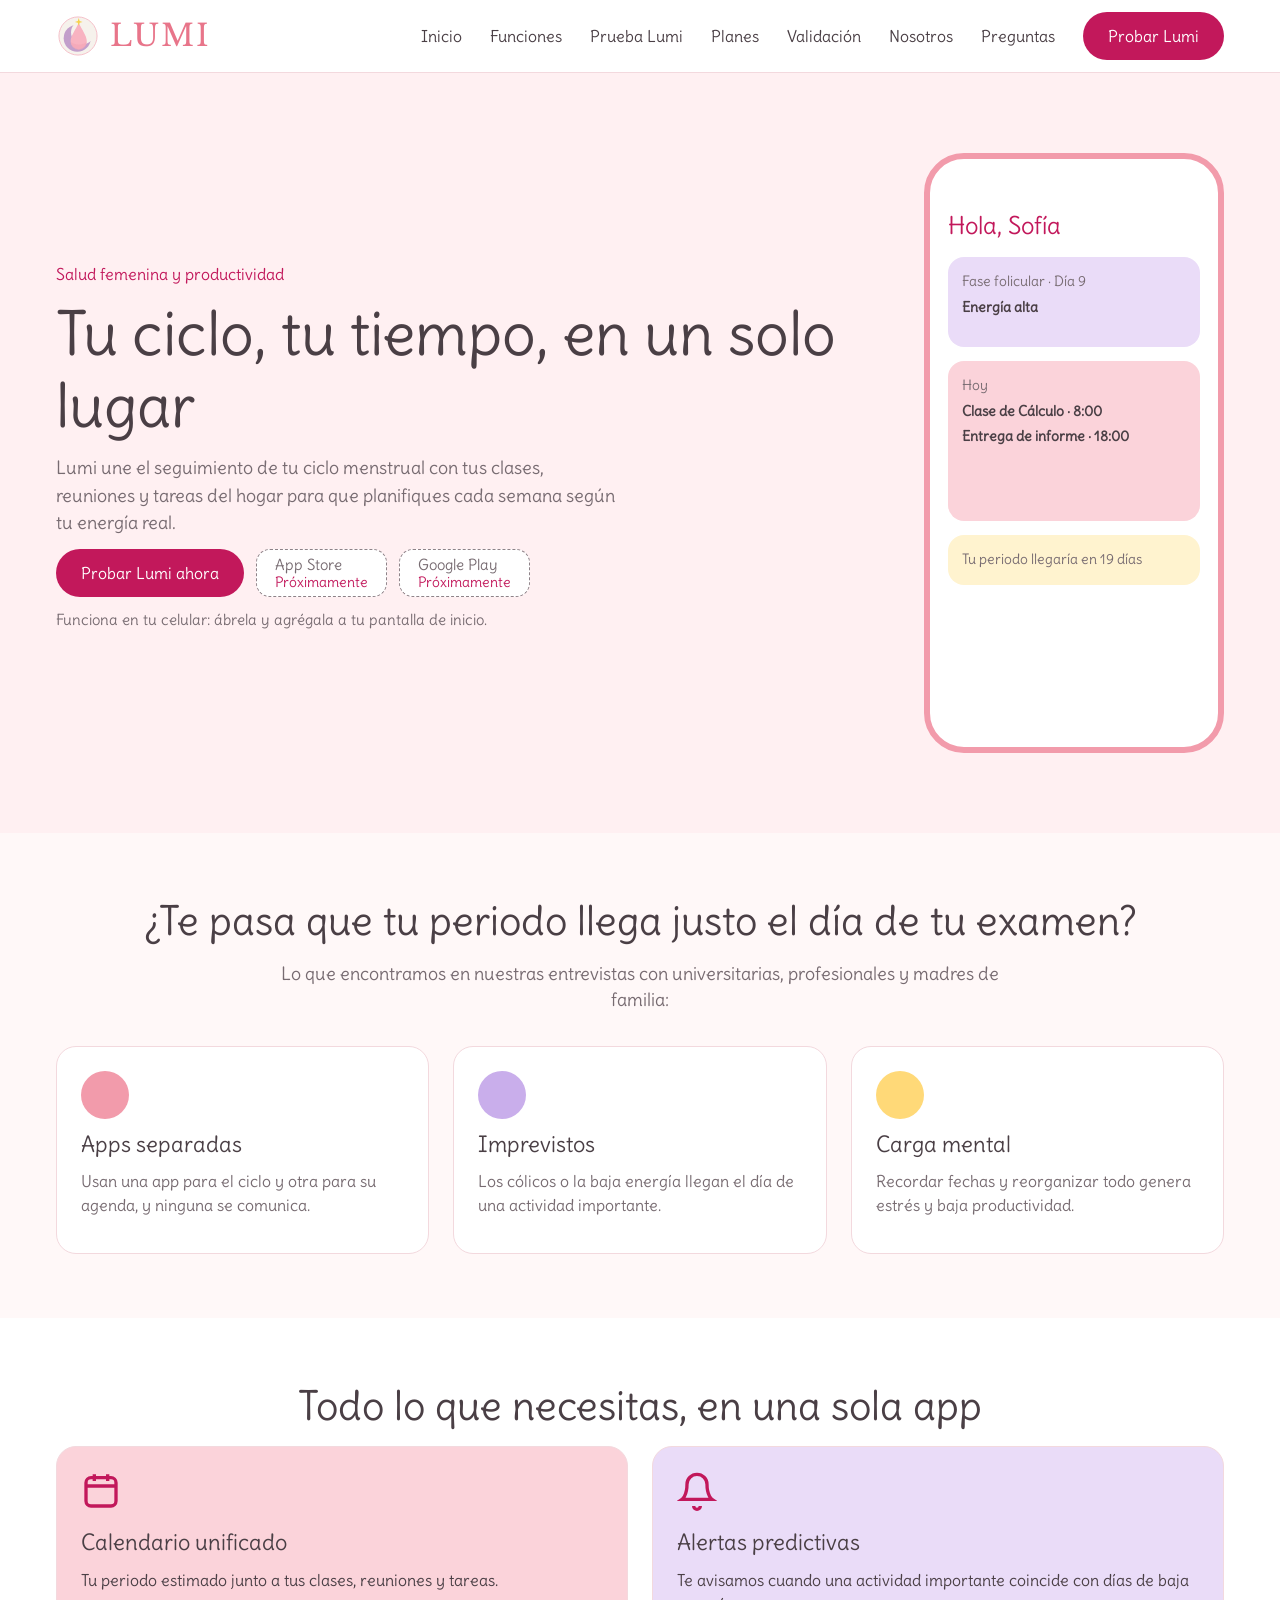
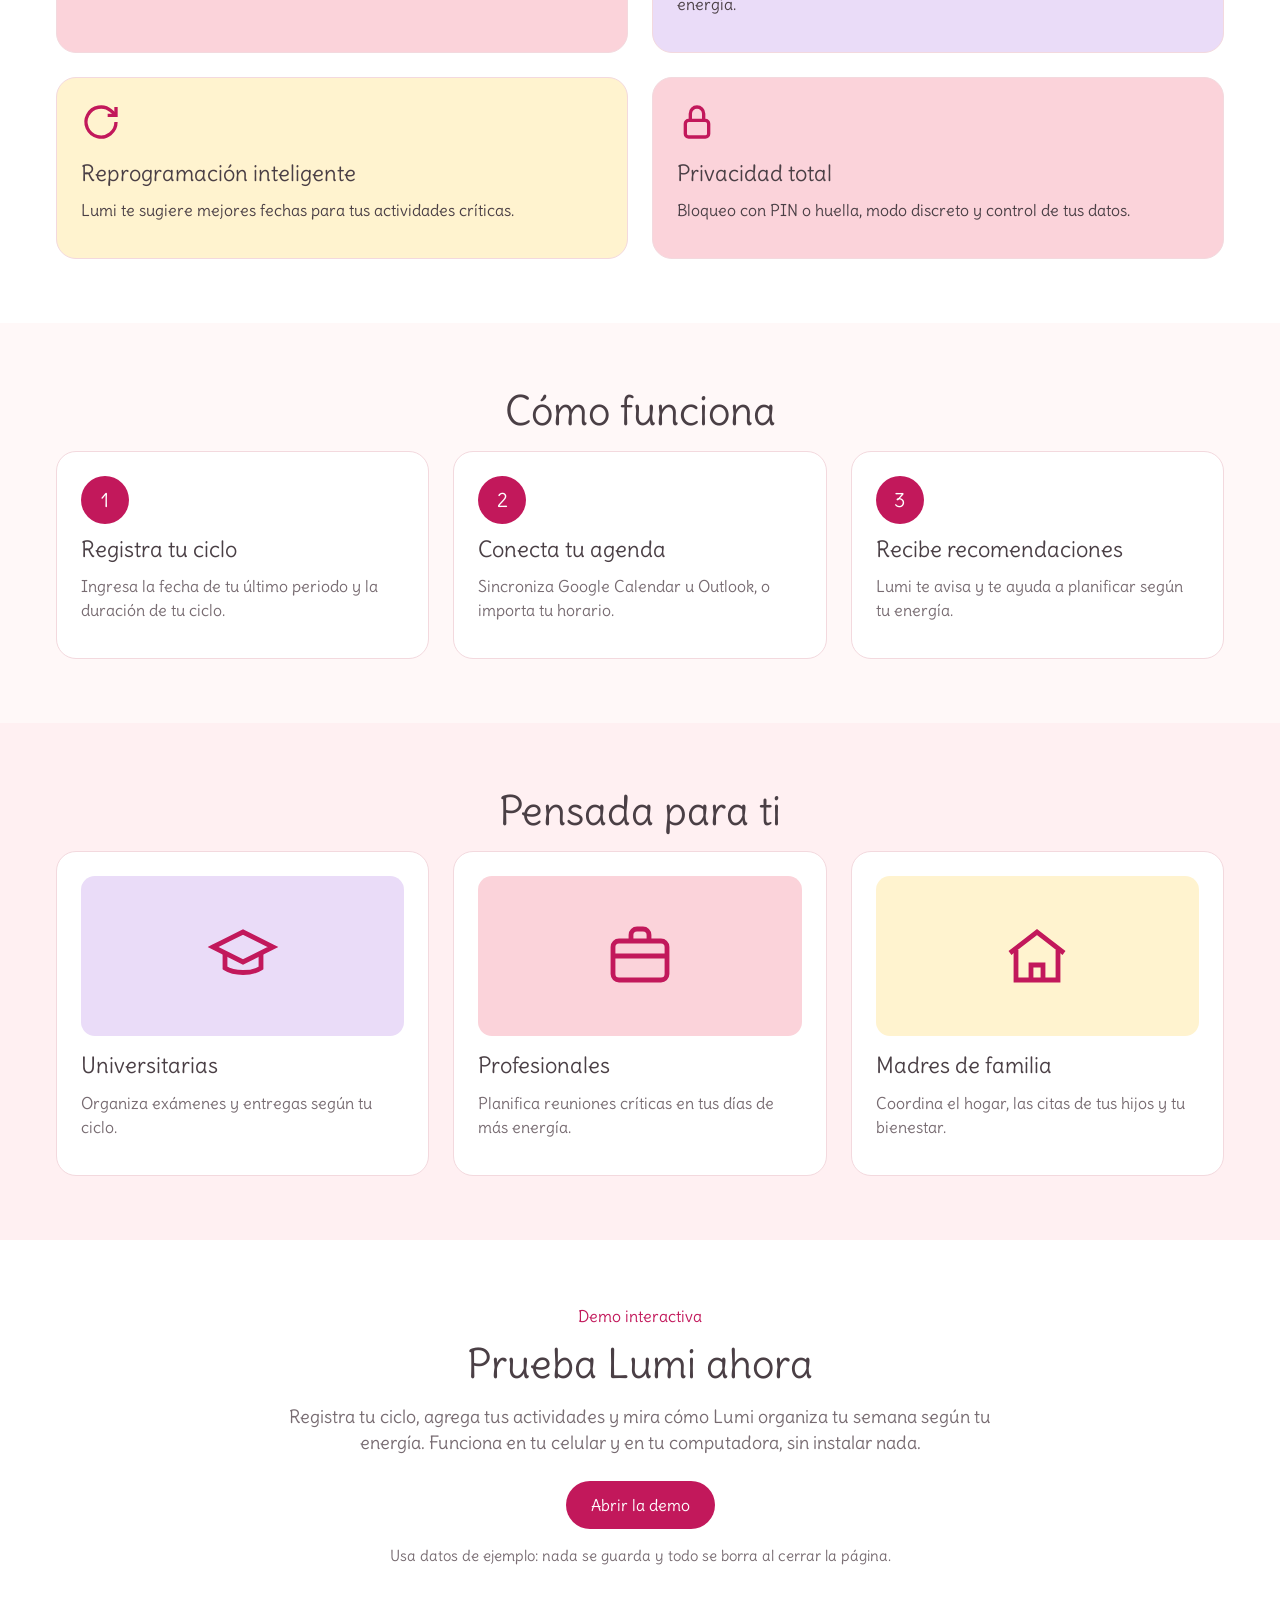
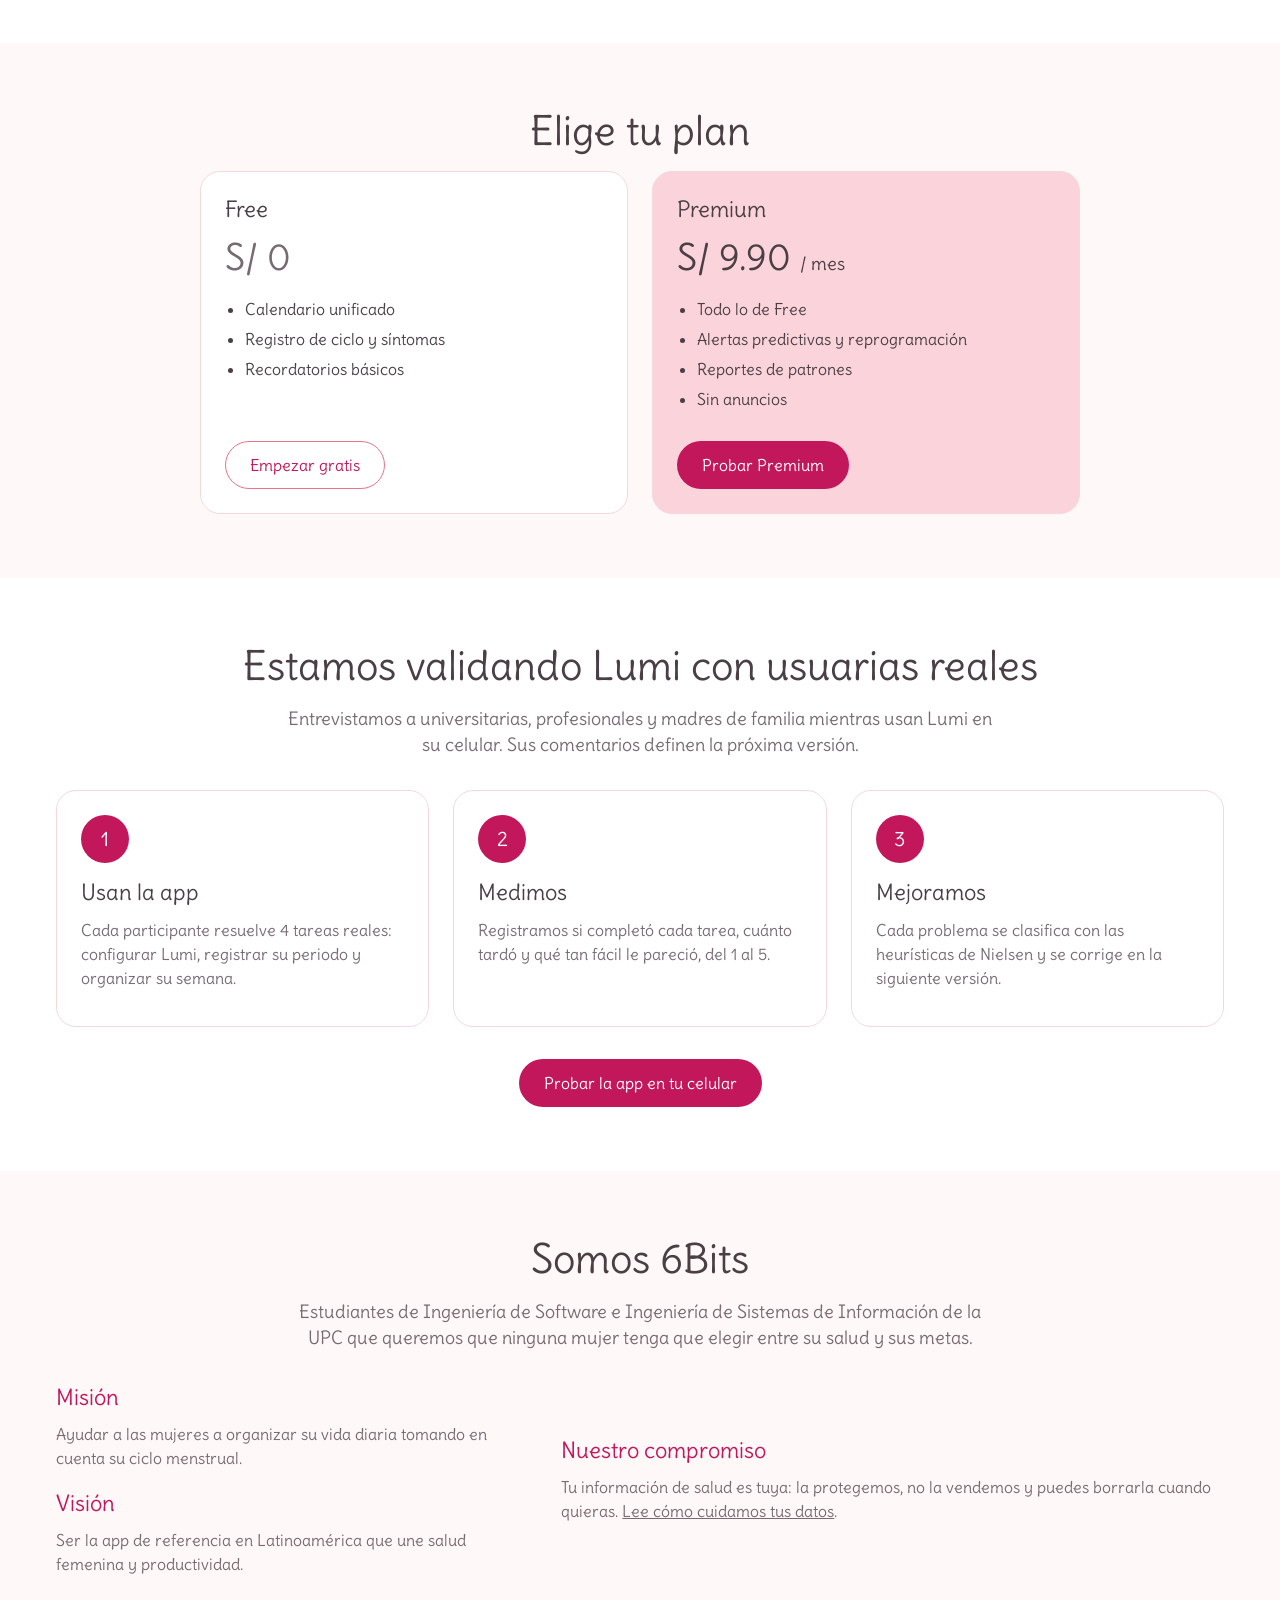
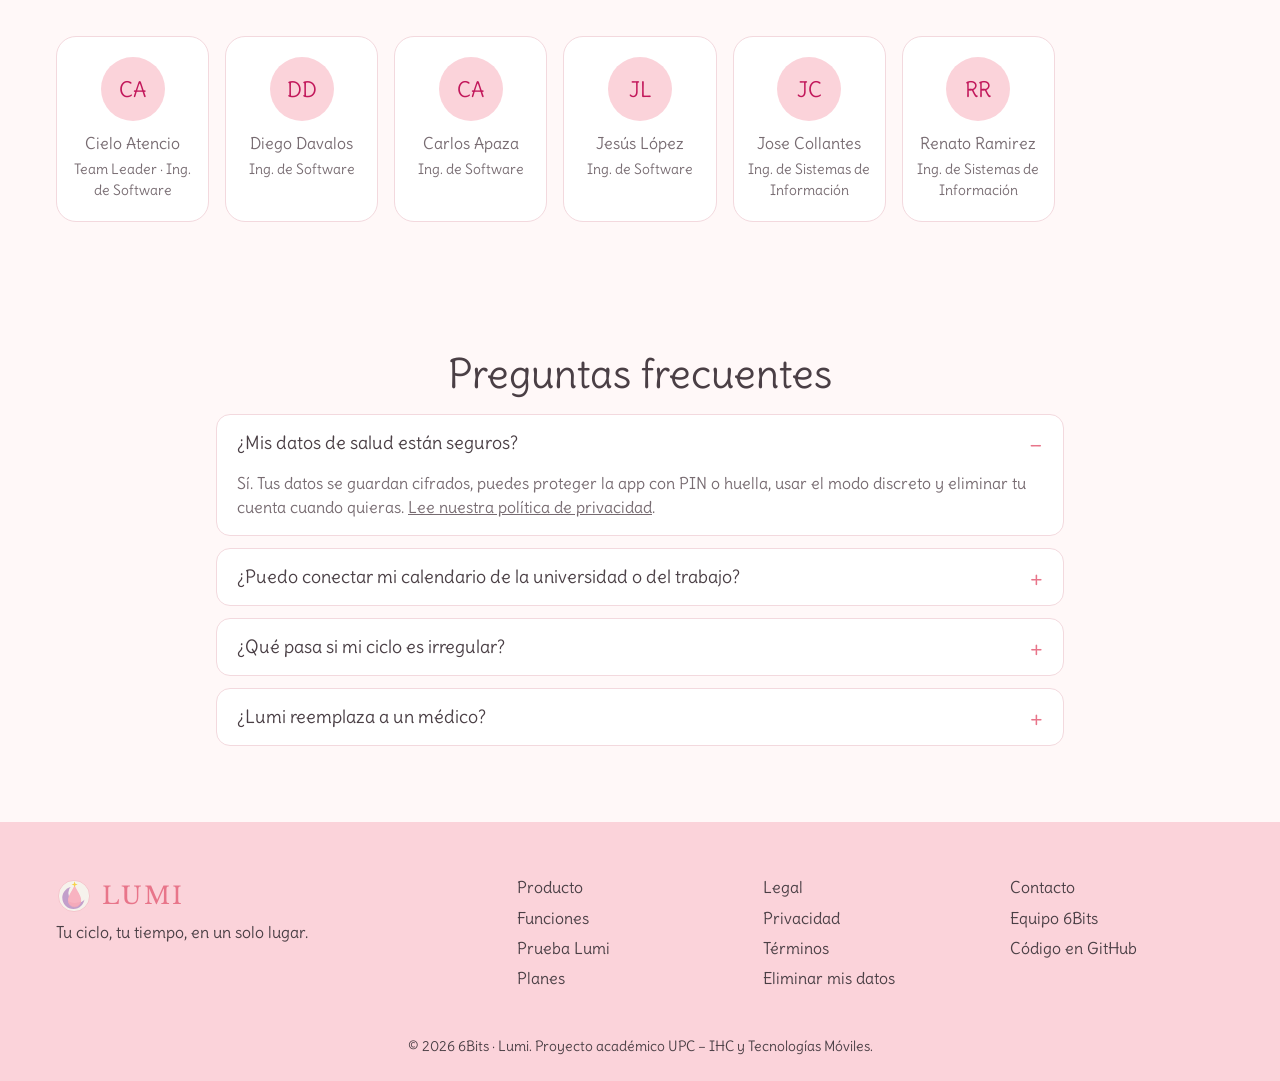
==== commit 471f358b: "refactor: keep the app as a plain demo and link to it from the landing" ====
--- a/prototype-3/index.html
+++ b/prototype-3/index.html
@@ -208,117 +208,18 @@
       </div>
     </section>
 
-    <!-- Prueba Lumi: demo interactiva con 35 HU del core -->
+    <!-- Prueba Lumi: acceso a la demo -->
     <section class="section section--white try-lumi" id="try-lumi" aria-labelledby="try-lumi-title">
       <div class="container">
         <div class="try-lumi__intro">
           <p class="eyebrow">Demo interactiva</p>
           <h2 class="section__title" id="try-lumi-title">Prueba Lumi ahora</h2>
-          <p><a class="button button--primary" href="app.html">Abrir la app a pantalla completa</a></p>
           <p class="section__subtitle">
-            Usa la app desde aquí: registra tu ciclo, agrega actividades, recibe alertas y cuida tu bienestar.
-            Puedes simular el paso de los días con los botones de arriba. Los datos se borran al recargar la página.
+            Registra tu ciclo, agrega tus actividades y mira cómo Lumi organiza tu semana según tu energía.
+            Funciona en tu celular y en tu computadora, sin instalar nada.
           </p>
-        </div>
-
-        <details class="try-lumi__stories">
-          <summary>Ver las 35 historias de usuario que puedes probar</summary>
-          <div class="try-lumi__table-wrap">
-            <table class="try-lumi__table">
-              <caption class="visually-hidden">Historias de usuario implementadas en la demo</caption>
-              <thead>
-                <tr><th scope="col">HU</th><th scope="col">Título</th><th scope="col">Dónde probarla</th></tr>
-              </thead>
-              <tbody>
-                <tr><td>US-44</td><td>Calendario unificado de ciclo y actividades</td><td>Calendario</td></tr>
-                <tr><td>US-45</td><td>Fases del ciclo y nivel de energía</td><td>Inicio</td></tr>
-                <tr><td>US-11</td><td>Registro de inicio y fin del periodo</td><td>Calendario → Registrar</td></tr>
-                <tr><td>US-03</td><td>Configuración de fechas iniciales del ciclo</td><td>Bienvenida · Perfil → Editar</td></tr>
-                <tr><td>US-46</td><td>Alerta predictiva en días de baja energía</td><td>Inicio</td></tr>
-                <tr><td>US-47</td><td>Sugerencia de reprogramación</td><td>Inicio → Mover</td></tr>
-                <tr><td>US-48</td><td>Recordatorios combinados de ciclo y actividades</td><td>Calendario → Agregar · Inicio</td></tr>
-                <tr><td>US-19</td><td>Sincronización con Google Calendar u Outlook</td><td>Horarios</td></tr>
-                <tr><td>US-21</td><td>Creación de eventos y tareas</td><td>Calendario → Agregar</td></tr>
-                <tr><td>US-50</td><td>Tareas del hogar y citas familiares</td><td>Calendario → Tipo</td></tr>
-                <tr><td>US-12</td><td>Registro de síntomas</td><td>Calendario → Registrar</td></tr>
-                <tr><td>US-17</td><td>Registro del flujo menstrual</td><td>Calendario → Registrar</td></tr>
-                <tr><td>US-18</td><td>Registro del estado de ánimo</td><td>Calendario → Registrar · Bienestar</td></tr>
-                <tr><td>US-14</td><td>Ajuste automático por irregularidad</td><td>Inicio</td></tr>
-                <tr><td>US-16</td><td>Alerta de retraso del periodo</td><td>Inicio (avanza +7 días tres veces)</td></tr>
-                <tr><td>US-13</td><td>Historial de ciclos anteriores</td><td>Perfil</td></tr>
-                <tr><td>US-49</td><td>Reporte de patrones</td><td>Perfil</td></tr>
-                <tr><td>US-22</td><td>Nivel de importancia de compromisos</td><td>Calendario → Agregar</td></tr>
-                <tr><td>US-20</td><td>Importación de horario por CSV</td><td>Horarios</td></tr>
-                <tr><td>US-23</td><td>Clasificación de reuniones laborales</td><td>Horarios · Calendario</td></tr>
-                <tr><td>US-01</td><td>Perfil según estilo de vida</td><td>Bienvenida · Perfil</td></tr>
-                <tr><td>US-05</td><td>Objetivos personales</td><td>Bienvenida · Perfil</td></tr>
-                <tr><td>US-15</td><td>Registro de medicamentos y anticonceptivos</td><td>Calendario → Registrar · Perfil → Reporte</td></tr>
-                <tr><td>US-35</td><td>Autocuidado según el ánimo</td><td>Bienestar</td></tr>
-                <tr><td>US-36</td><td>Refrigerios energéticos</td><td>Bienestar</td></tr>
-                <tr><td>US-37</td><td>Recordatorio de agua</td><td>Bienestar</td></tr>
-                <tr><td>US-38</td><td>Resumen semanal de hidratación y nutrición</td><td>Bienestar</td></tr>
-                <tr><td>US-26</td><td>Modo discreto</td><td>Barra superior · Perfil</td></tr>
-                <tr><td>US-25</td><td>Bloqueo con PIN o huella</td><td>Perfil → Crear PIN → Bloquear</td></tr>
-                <tr><td>US-24</td><td>Desconexión o eliminación de agendas</td><td>Horarios</td></tr>
-                <tr><td>US-30</td><td>Catálogo de hábitos sugeridos</td><td>Bienestar</td></tr>
-                <tr><td>US-31</td><td>Racha de días consecutivos</td><td>Bienestar</td></tr>
-                <tr><td>US-32</td><td>Hábitos por momento del día</td><td>Bienestar</td></tr>
-                <tr><td>US-33</td><td>Pausa temporal de un hábito</td><td>Bienestar</td></tr>
-                <tr><td>US-34</td><td>Archivo de hábitos</td><td>Bienestar</td></tr>
-                <tr><td>US-06</td><td>Tutorial interactivo</td><td>Bienvenida (paso 4)</td></tr>
-              </tbody>
-            </table>
-          </div>
-        </details>
-
-        <div class="app" id="app" aria-label="Demo interactiva de la app Lumi">
-          <div class="app__topbar"></div>
-
-          <div class="app__welcome">
-            <img src="assets/images/logo-icon.svg" alt="" width="72" height="72">
-            <h3>Bienvenida a Lumi</h3>
-            <p>Configura tu perfil y tu ciclo en 4 pasos, o explora la app con los datos de ejemplo de Sofía.</p>
-            <div class="hero__actions">
-              <button type="button" class="button button--primary" data-action="start">Configurar mi Lumi</button>
-              <button type="button" class="button button--outline" data-action="sample">Usar datos de ejemplo</button>
-            </div>
-          </div>
-
-          <div class="app__layout">
-            <div class="app__tabs" role="tablist" aria-label="Secciones de la app">
-              <button type="button" class="app__tab" role="tab" id="app-tab-home" aria-controls="app-panel-home" data-tab="home">
-                <svg viewBox="0 0 24 24" fill="none" stroke="currentColor" stroke-width="2" aria-hidden="true"><path d="M3 11l9-7 9 7v9a1 1 0 0 1-1 1h-5v-6H9v6H4a1 1 0 0 1-1-1z"/></svg>
-                Inicio
-              </button>
-              <button type="button" class="app__tab" role="tab" id="app-tab-calendar" aria-controls="app-panel-calendar" data-tab="calendar">
-                <svg viewBox="0 0 24 24" fill="none" stroke="currentColor" stroke-width="2" aria-hidden="true"><rect x="3" y="4" width="18" height="17" rx="3"/><path d="M3 9h18M8 2v4M16 2v4"/></svg>
-                Calendario
-              </button>
-              <button type="button" class="app__tab" role="tab" id="app-tab-schedule" aria-controls="app-panel-schedule" data-tab="schedule">
-                <svg viewBox="0 0 24 24" fill="none" stroke="currentColor" stroke-width="2" aria-hidden="true"><circle cx="12" cy="12" r="9"/><path d="M12 7v5l3 3"/></svg>
-                Horarios
-              </button>
-              <button type="button" class="app__tab" role="tab" id="app-tab-wellness" aria-controls="app-panel-wellness" data-tab="wellness">
-                <svg viewBox="0 0 24 24" fill="none" stroke="currentColor" stroke-width="2" aria-hidden="true"><path d="M12 21s-8-5-8-11a5 5 0 0 1 8-4 5 5 0 0 1 8 4c0 6-8 11-8 11z"/></svg>
-                Bienestar
-              </button>
-              <button type="button" class="app__tab" role="tab" id="app-tab-profile" aria-controls="app-panel-profile" data-tab="profile">
-                <svg viewBox="0 0 24 24" fill="none" stroke="currentColor" stroke-width="2" aria-hidden="true"><circle cx="12" cy="8" r="4"/><path d="M4 21c1-4 4-6 8-6s7 2 8 6"/></svg>
-                Perfil
-              </button>
-            </div>
-
-            <div class="app__body">
-              <div class="app__panel" role="tabpanel" id="app-panel-home" aria-labelledby="app-tab-home"></div>
-              <div class="app__panel" role="tabpanel" id="app-panel-calendar" aria-labelledby="app-tab-calendar"></div>
-              <div class="app__panel" role="tabpanel" id="app-panel-schedule" aria-labelledby="app-tab-schedule"></div>
-              <div class="app__panel" role="tabpanel" id="app-panel-wellness" aria-labelledby="app-tab-wellness"></div>
-              <div class="app__panel" role="tabpanel" id="app-panel-profile" aria-labelledby="app-tab-profile"></div>
-            </div>
-          </div>
-
-          <div class="app__overlay" hidden></div>
-          <div class="app__toast" role="status" aria-live="polite"></div>
+          <p><a class="button button--primary" href="app.html">Abrir la demo</a></p>
+          <p class="try-lumi__note">Usa datos de ejemplo: nada se guarda y todo se borra al cerrar la página.</p>
         </div>
       </div>
     </section>
@@ -378,7 +279,7 @@
             <p>Cada problema se clasifica con las heurísticas de Nielsen y se corrige en la siguiente versión.</p>
           </article>
         </div>
-        <p class="validation__cta"><a class="button button--primary" href="app.html#entrevista">Abrir el modo entrevista</a></p>
+        <p class="validation__cta"><a class="button button--primary" href="app.html">Probar la app en tu celular</a></p>
       </div>
     </section>
 
@@ -498,7 +399,6 @@
 
   <script src="js/menu.js"></script>
   <script src="js/faq.js"></script>
-  <script src="js/try-lumi.js"></script>
 </body>
 
 </html>
--- a/prototype-3/css/sections/try-lumi.css
+++ b/prototype-3/css/sections/try-lumi.css
@@ -1,10 +1,7 @@
 /* Prueba Lumi: demo interactiva */
-.try-lumi__intro { max-width: 760px; margin: 0 auto 24px; text-align: center; }
-.try-lumi__stories { max-width: 1000px; margin: 0 auto 24px; background: var(--color-background); border: 1px solid var(--color-border); border-radius: 16px; padding: 12px 20px; }
-.try-lumi__stories summary { cursor: pointer; font-weight: bold; min-height: 32px; display: flex; align-items: center; }
-.try-lumi__table-wrap { overflow-x: auto; margin-top: 12px; }
-.try-lumi__table { width: 100%; border-collapse: collapse; font-size: 0.9rem; }
-.try-lumi__table th, .try-lumi__table td { text-align: left; padding: 6px 8px; border-bottom: 1px solid var(--color-border); vertical-align: top; }
+.try-lumi__intro { max-width: 760px; margin: 0 auto; text-align: center; }
+.try-lumi__intro .section__subtitle { margin-bottom: 24px; }
+.try-lumi__note { margin-top: 16px; font-size: 0.95rem; color: var(--color-text-secondary); }
 
 /* Lo oculto con el atributo hidden no se muestra aunque tenga display propio */
 .app [hidden] { display: none !important; }
@@ -65,7 +62,6 @@
 /* Tarjetas de la app */
 .app-card { background: var(--color-white); border: 1px solid var(--color-border); border-radius: 20px; padding: 18px; min-width: 0; }
 .app-card__title { display: flex; justify-content: space-between; align-items: baseline; gap: 8px; margin: 0 0 10px; font-size: 1.1rem; }
-.app-card__hu { display: none; font-size: 0.875rem; color: var(--color-text-secondary); background: var(--color-background); border-radius: 999px; padding: 2px 8px; white-space: nowrap; }
 .app-card--phase { background: linear-gradient(150deg, var(--color-lilac), var(--color-white) 70%); }
 .app-card--warning { background: #fff0f3; border-color: #f29bab; }
 .app-phase__name { font-size: 1.6rem; color: var(--color-accent); margin: 0; }
@@ -187,28 +183,21 @@
 
 /* ---------- Prototipo 3: correcciones de la auditoría ---------- */
 
-/* Códigos HU: solo con "Ver códigos HU" (modo evaluador) */
-.app.is-evaluator .app-card__hu { display: inline-block; }
-
-/* Barra de simulación: separada y con otro estilo (solo demo) */
-.app__simbar {
-  padding: 0 20px; font-size: 0.875rem; color: var(--color-text-secondary);
-  background: repeating-linear-gradient(-45deg, #f6f3f5, #f6f3f5 10px, #efeaee 10px, #efeaee 20px);
-  border-bottom: 1px dashed #b8aab2;
-}
-.app__simbar-label { font-weight: bold; cursor: pointer; padding: 10px 0; min-height: 44px; display: flex; align-items: center; gap: 8px; list-style: none; }
-.app__simbar-label::-webkit-details-marker { display: none; }
-.app__simbar-label::after { content: "+"; margin-left: auto; font-size: 1.2rem; }
-.app__simbar[open] .app__simbar-label::after { content: "−"; }
-.app__simbar-buttons { display: flex; flex-wrap: wrap; align-items: center; gap: 6px; padding-bottom: 10px; }
-.app__simbar-hint { flex: 0 0 100%; }
-@media (min-width: 600px) { .app__simbar-hint { flex: 0 0 auto; margin-right: 4px; } }
+/* Franja de la demostración: cambio de fecha, separado de los controles de la app */
+.app__demo {
+  display: flex; flex-wrap: wrap; align-items: center; gap: 8px; padding: 8px 20px;
+  background: #f6f1fa; border-bottom: 1px solid var(--color-border); font-size: 0.875rem; color: var(--color-text-secondary);
+}
+.app__demo-tag { background: #6b3fa0; color: var(--color-white); font-weight: bold; padding: 2px 10px; border-radius: 999px; }
+.app__demo-label { display: none; }
+@media (min-width: 600px) { .app__demo-label { display: inline; } }
+.app__demo-buttons { display: flex; flex-wrap: wrap; gap: 4px; }
+@media (max-width: 380px) { .app__demo { padding: 8px 12px; gap: 6px; } }
 .app-sim {
-  min-height: 36px; padding: 4px 12px; border-radius: 8px; border: 1px dashed #8e8288;
+  min-height: 36px; padding: 4px 9px; border-radius: 999px; border: 1px solid var(--color-border);
   background: var(--color-white); color: var(--color-text); font: inherit; font-size: 0.875rem; cursor: pointer;
 }
-.app-sim:hover { background: #ece6ea; }
-.app-sim.is-active { background: var(--color-text); color: var(--color-white); border-style: solid; }
+.app-sim:hover { background: var(--color-background); }
 
 /* Aviso arriba, con botón de cerrar (no tapa acciones) */
 .app__toast {
@@ -242,8 +231,8 @@
 /* App a pantalla completa en el celular (app.html) */
 .app-page { margin: 0; background: var(--color-background); }
 .app-page .app { max-width: none; border: none; border-radius: 0; box-shadow: none; min-height: 100vh; min-height: 100dvh; }
-.app-page .app__topbar { padding-top: 12px; }
-.app-page .app__toast { position: fixed; top: calc(var(--iv-bar-height, 0px) + 8px); z-index: 19; width: max-content; }
+.app-page .app__topbar { padding-top: max(12px, env(safe-area-inset-top)); }
+.app-page .app__toast { position: fixed; top: max(8px, env(safe-area-inset-top)); z-index: 19; width: max-content; }
 .app-page .app__tabs { padding-bottom: env(safe-area-inset-bottom); }
 .app-page .app__body { padding-bottom: 24px; }
 @media (max-width: 899px) {
@@ -253,5 +242,5 @@
 .app-link { align-self: center; color: var(--color-accent); }
 
 /* Antes de configurar la app no se muestran la barra superior ni las herramientas de la demo */
-.app.is-welcome .app__topbar, .app.is-welcome .app__simbar { display: none; }
+.app.is-welcome .app__topbar, .app.is-welcome .app__demo { display: none; }
 .app__welcome .hero__actions { display: flex; flex-wrap: wrap; justify-content: center; gap: 12px; margin: 0; }
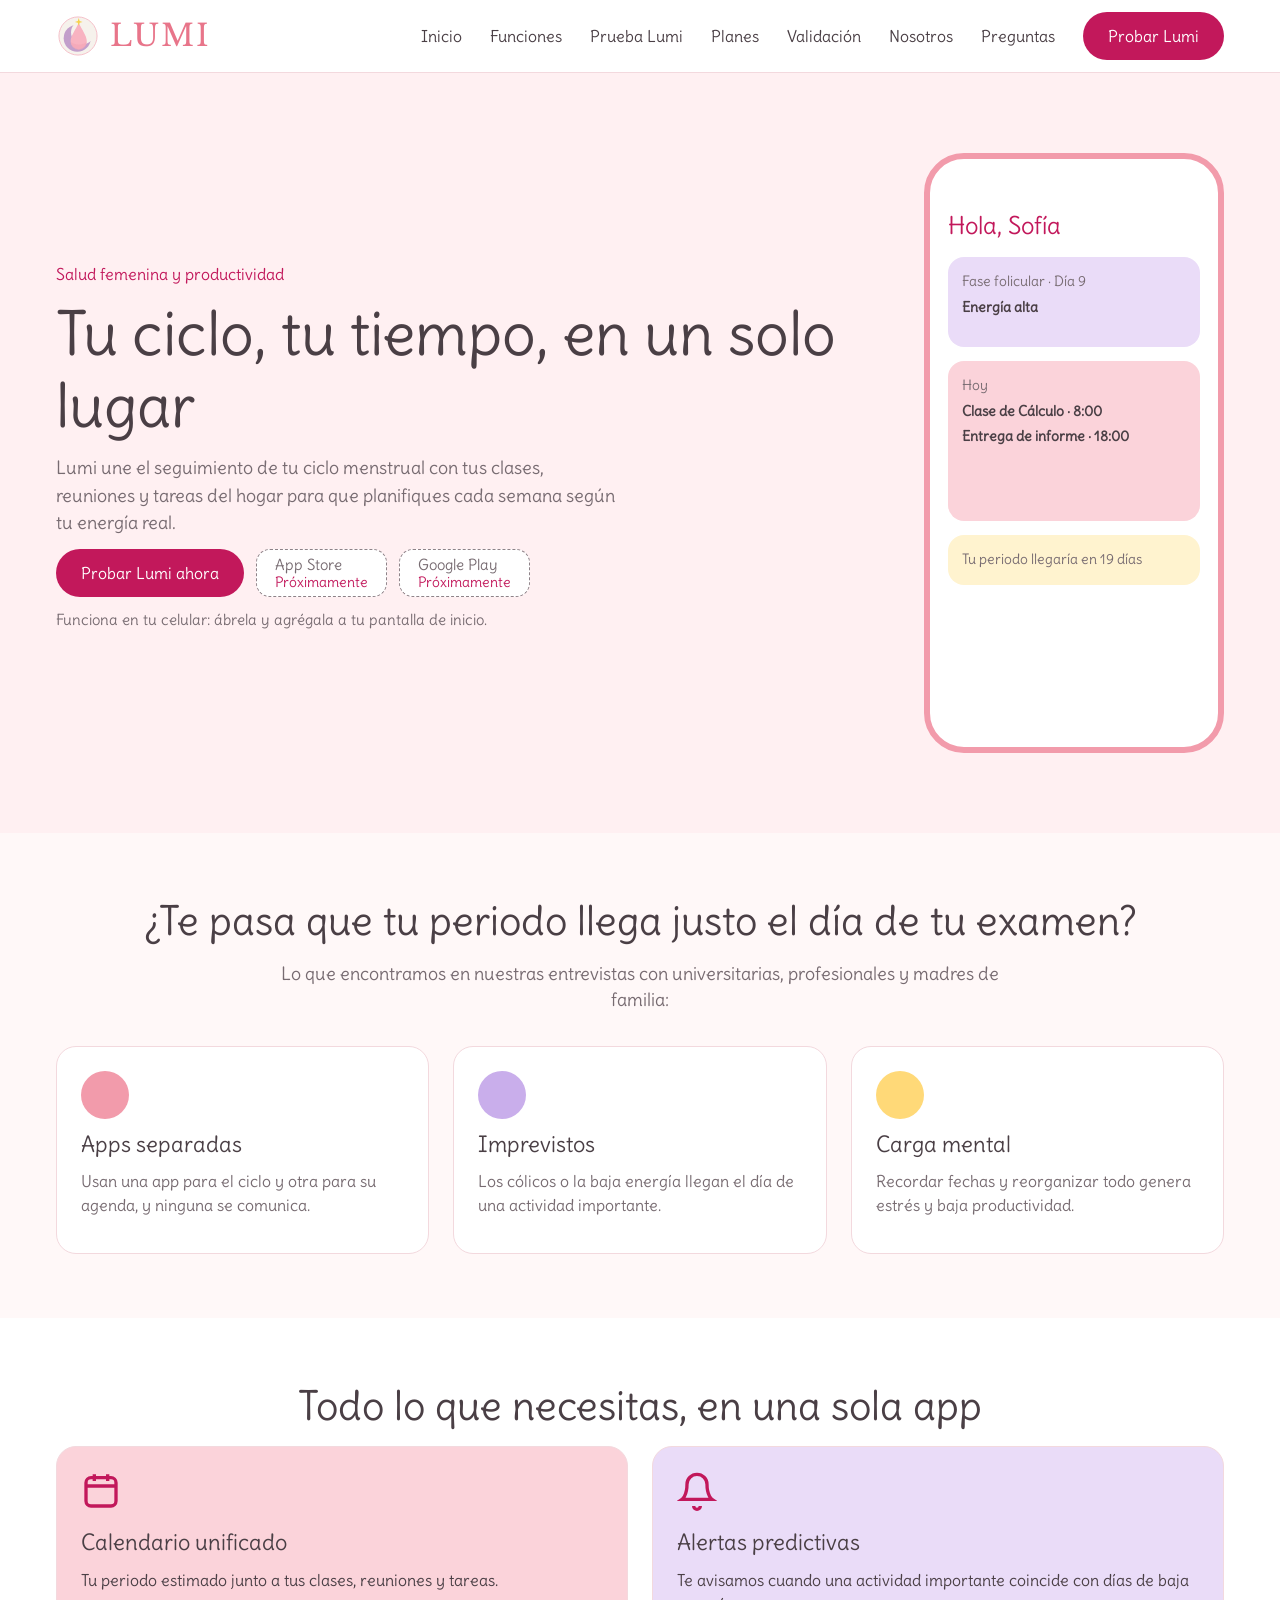
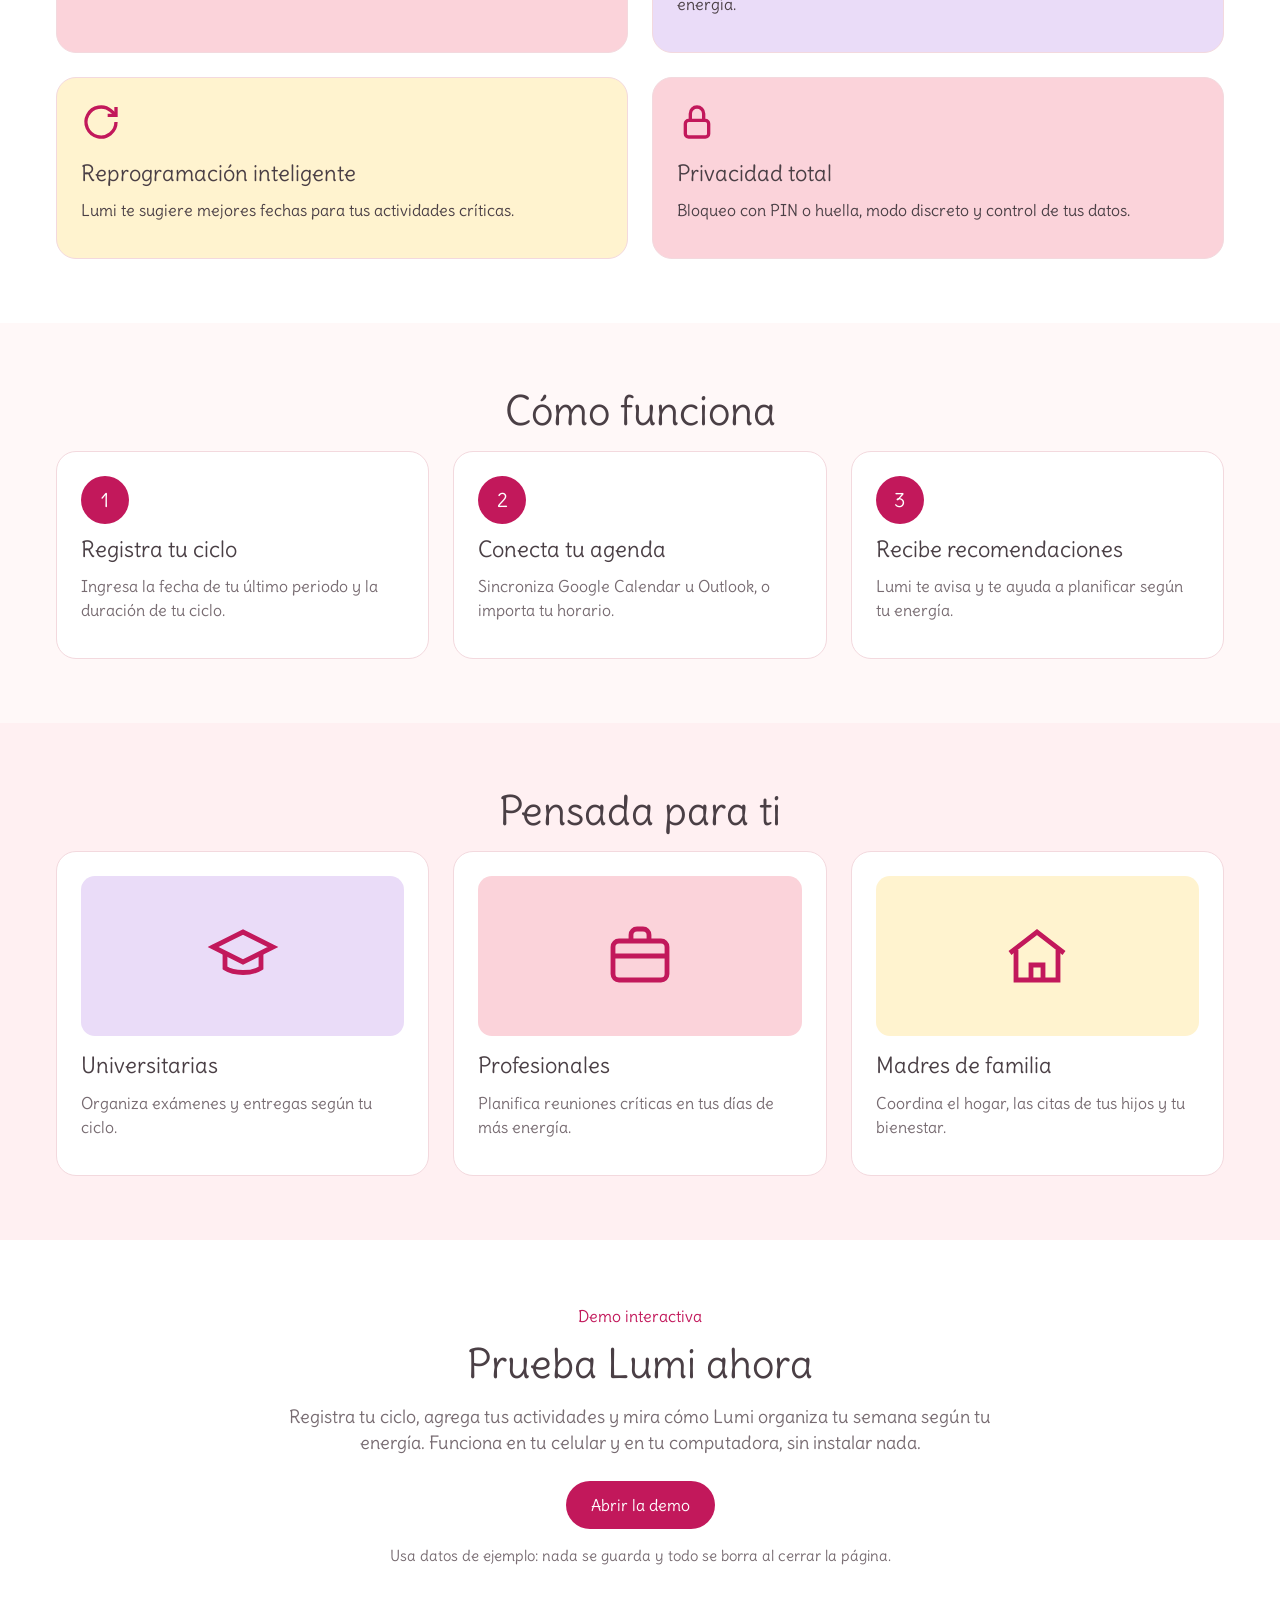
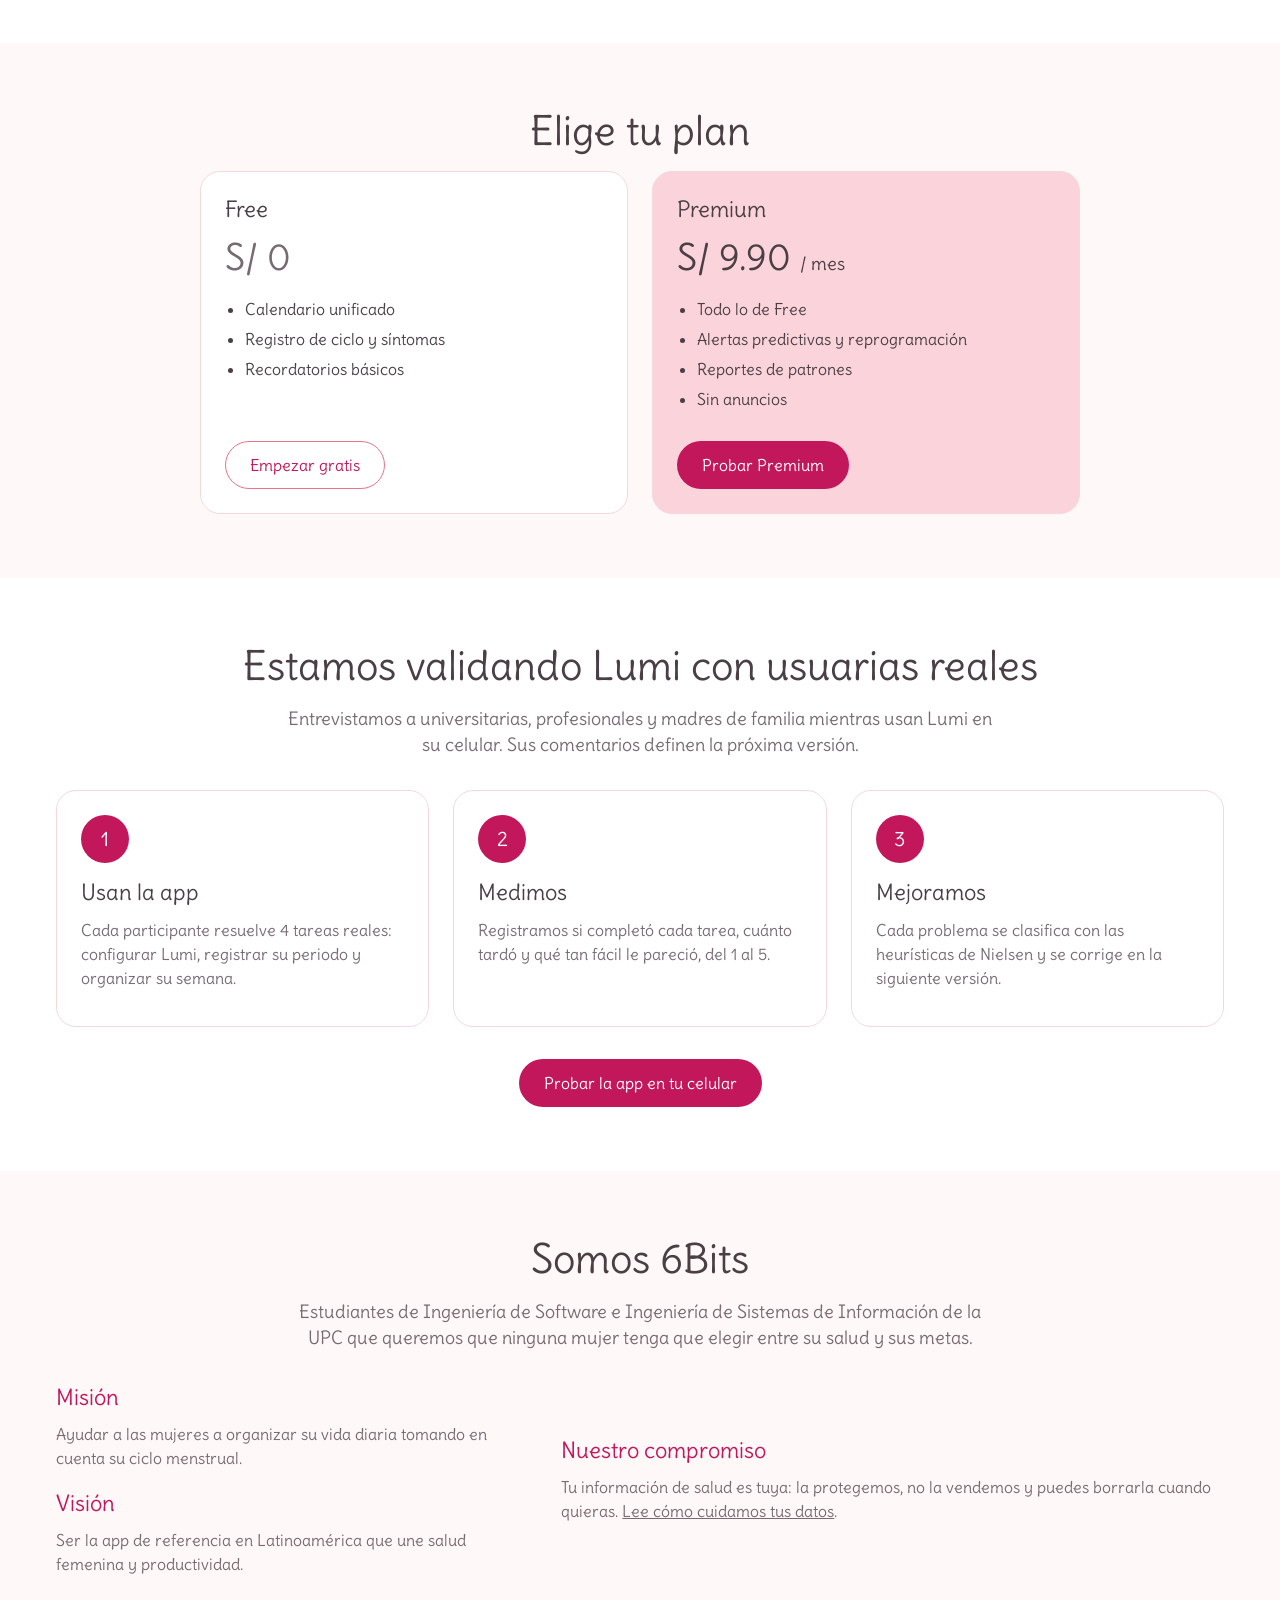
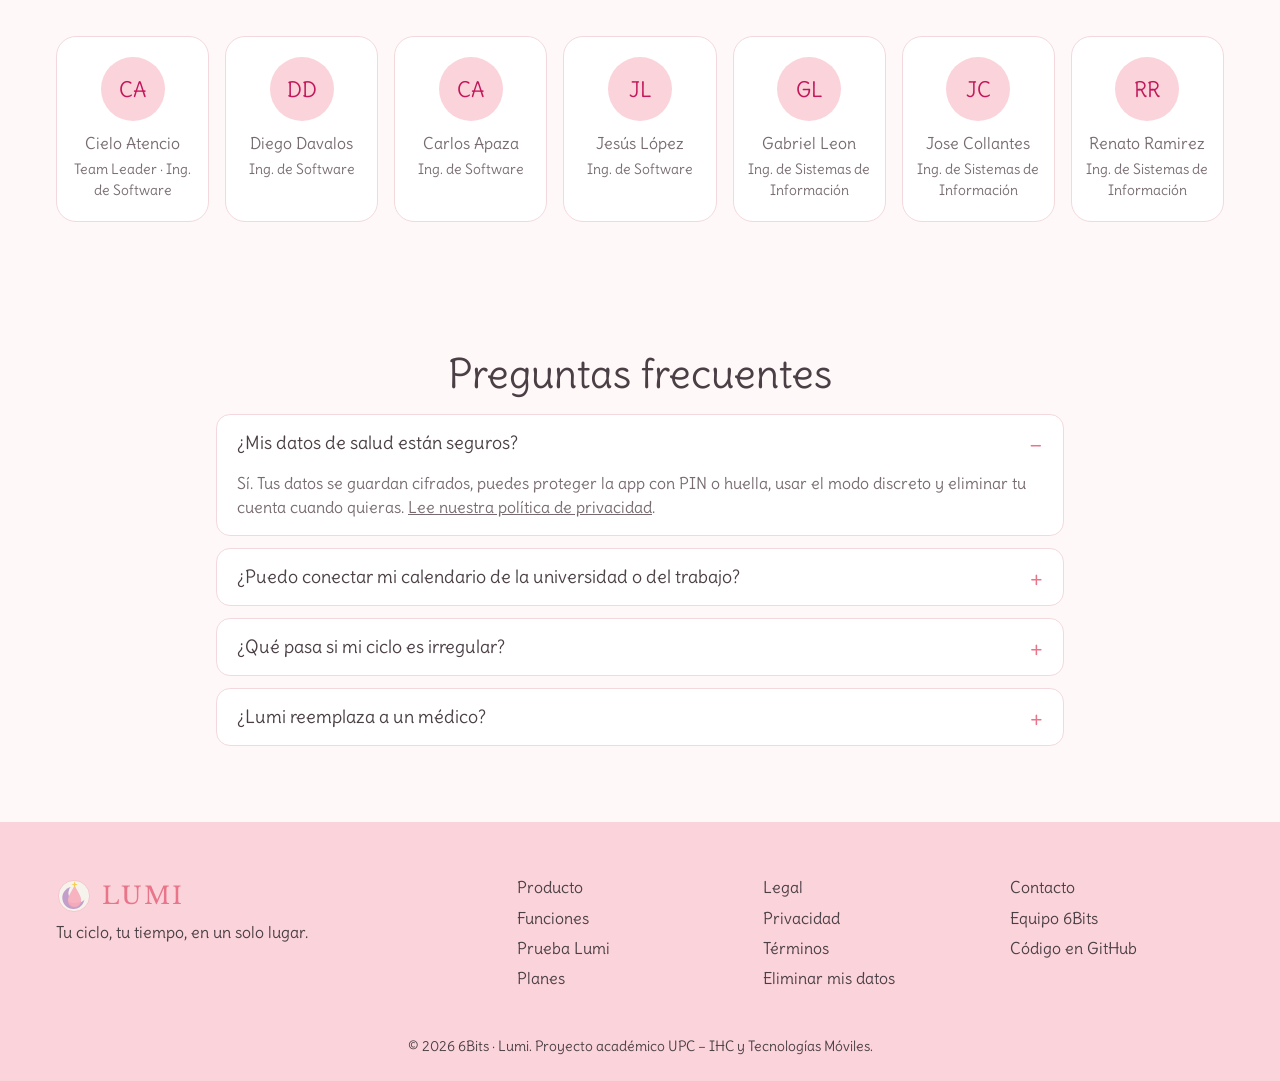
==== commit 7d3cc9c7: "fix: restore full team list and remove story codes from setup steps" ====
--- a/prototype-3/index.html
+++ b/prototype-3/index.html
@@ -310,6 +310,7 @@
           <li class="card team__member"><span class="team__avatar" aria-hidden="true">DD</span><p class="team__name">Diego Davalos</p><p class="team__role">Ing. de Software</p></li>
           <li class="card team__member"><span class="team__avatar" aria-hidden="true">CA</span><p class="team__name">Carlos Apaza</p><p class="team__role">Ing. de Software</p></li>
           <li class="card team__member"><span class="team__avatar" aria-hidden="true">JL</span><p class="team__name">Jesús López</p><p class="team__role">Ing. de Software</p></li>
+          <li class="card team__member"><span class="team__avatar" aria-hidden="true">GL</span><p class="team__name">Gabriel Leon</p><p class="team__role">Ing. de Sistemas de Información</p></li>
           <li class="card team__member"><span class="team__avatar" aria-hidden="true">JC</span><p class="team__name">Jose Collantes</p><p class="team__role">Ing. de Sistemas de Información</p></li>
           <li class="card team__member"><span class="team__avatar" aria-hidden="true">RR</span><p class="team__name">Renato Ramirez</p><p class="team__role">Ing. de Sistemas de Información</p></li>
         </ul>
--- a/prototype-3/css/sections/try-lumi.css
+++ b/prototype-3/css/sections/try-lumi.css
@@ -244,3 +244,41 @@
 /* Antes de configurar la app no se muestran la barra superior ni las herramientas de la demo */
 .app.is-welcome .app__topbar, .app.is-welcome .app__demo { display: none; }
 .app__welcome .hero__actions { display: flex; flex-wrap: wrap; justify-content: center; gap: 12px; margin: 0; }
+
+/* ---------- Modo oscuro (Perfil → Apariencia, según el diseño de Figma) ---------- */
+.is-dark {
+  color-scheme: dark;
+  --color-background: #2a2327;
+  --color-background-pink: #332b2f;
+  --color-white: #3a3236;          /* superficies: tarjetas, barras y campos */
+  --color-text: #f5edef;
+  --color-text-secondary: #bfafb5;
+  --color-border: #54474d;
+  --color-accent: #f08ba0;         /* rosado más claro para que se lea sobre fondo oscuro */
+  --color-pink: #5a3a45;
+  --color-lilac: #463a55;
+  --color-yellow: #4d4326;
+}
+.app.is-dark { color: var(--color-text); border-color: #54474d; box-shadow: none; }
+/* Texto oscuro sobre los elementos rosados y lilas */
+.is-dark .button--primary, .is-dark .app-chip.is-active, .is-dark .app-cal__day.is-period { color: #2a2327; }
+.is-dark .button--primary:hover { background: #f5a3b4; }
+.is-dark .app-cal__day.is-period .app-icon--period { fill: #2a2327; }
+.is-dark .app__demo-tag, .is-dark .app-cal__count { background: #c9aeeb; color: #2a2327; }
+.is-dark .app__toast-close { background: rgba(0, 0, 0, 0.12); color: #2a2327; }
+/* Colores fijos del modo claro */
+.is-dark .app__demo { background: #332a3a; }
+.is-dark .app__overlay { background: rgba(42, 35, 39, 0.97); }
+.is-dark .app-card--warning { background: #4a2b35; border-color: #e8758a; }
+.is-dark .app-ok { background: #24402f; }
+.is-dark .app-warning { color: #ffb3c2; }
+.is-dark .app-energy { background: #54474d; }
+.is-dark .app-cal__day { background: #332b2f; }
+.is-dark .app-cal__day.is-low { background: var(--color-yellow); }
+.is-dark .app-cal__day.is-predicted, .is-dark .app-dot--predicted { border-color: #c9aeeb; }
+.is-dark .app-cal__day.is-period { background: var(--color-accent); }
+.is-dark .app-icon--predicted { stroke: #c9aeeb; }
+.is-dark .app-icon--low { fill: #f2c94c; }
+.is-dark .app-dot--event { background: #c9aeeb; }
+.is-dark .app-bars__bar { background: #4f6f8f; }
+.is-dark .app-cal__day.is-empty { background: transparent; }
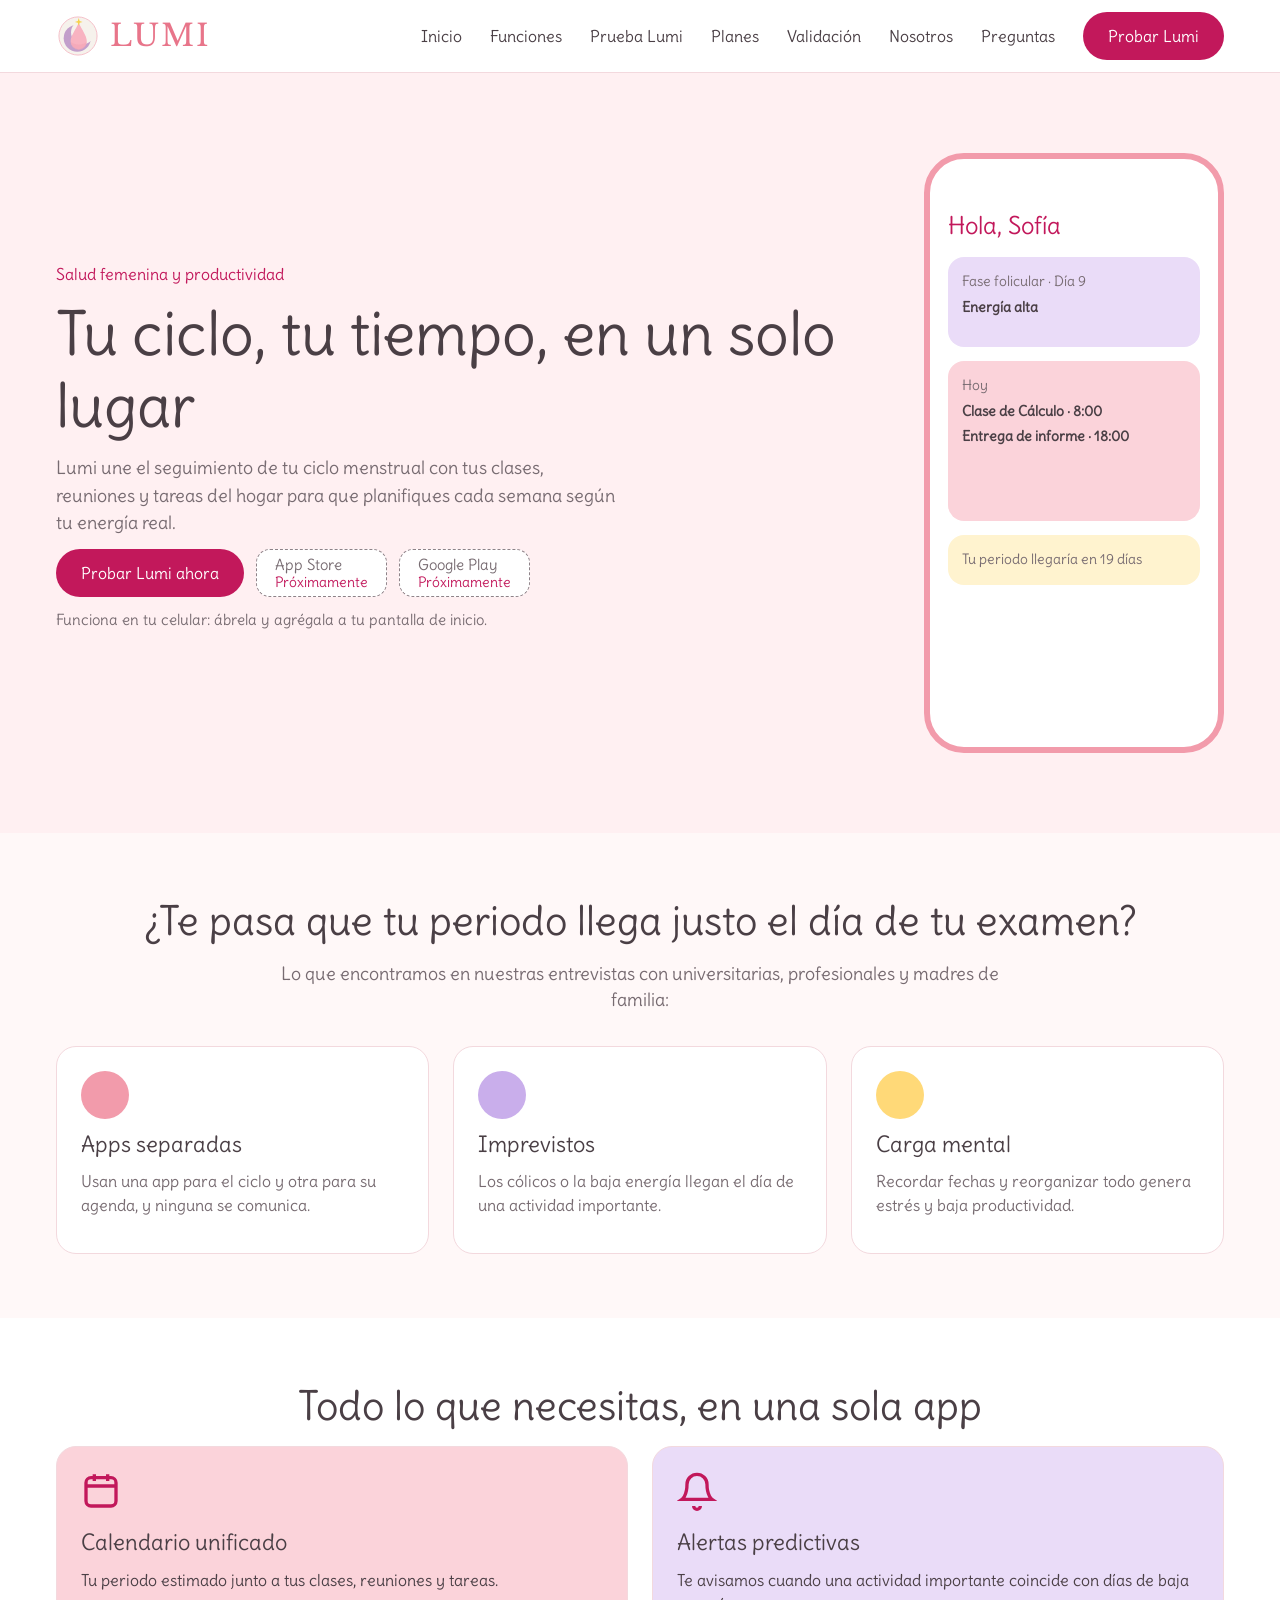
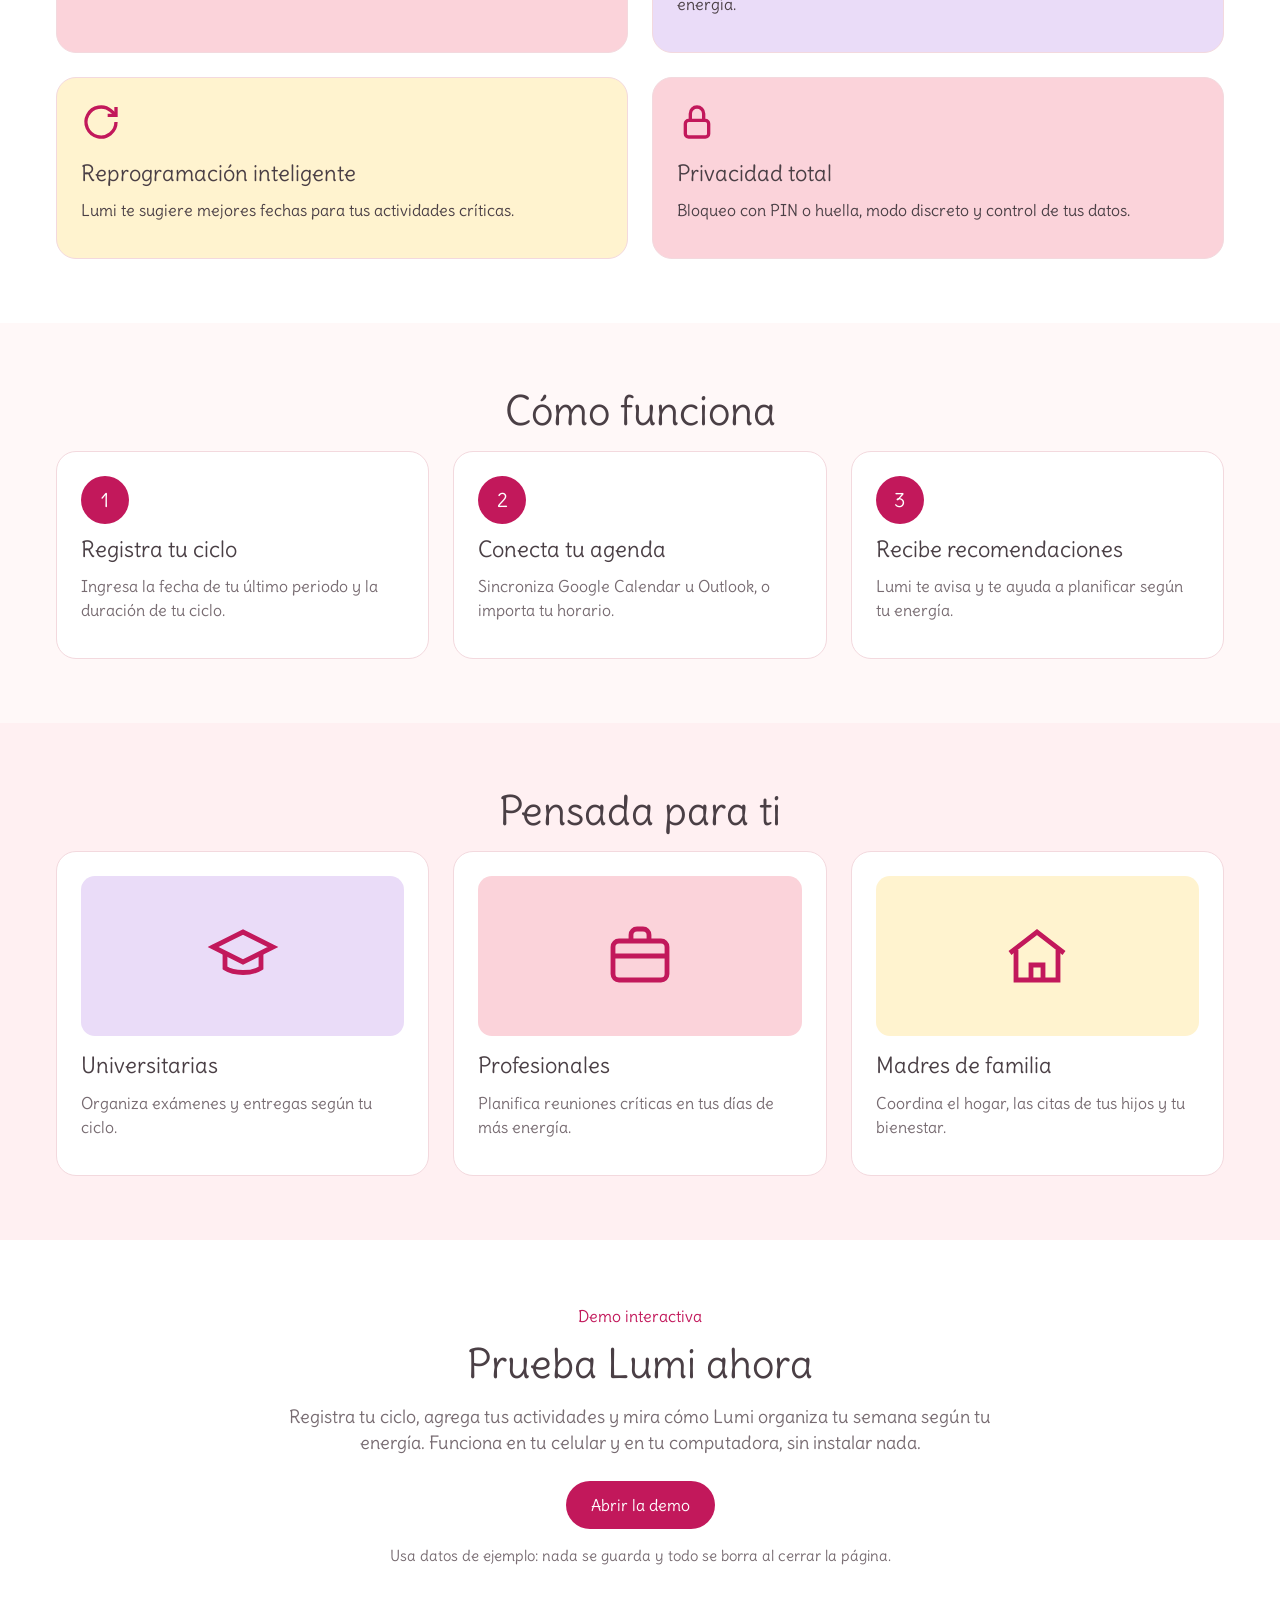
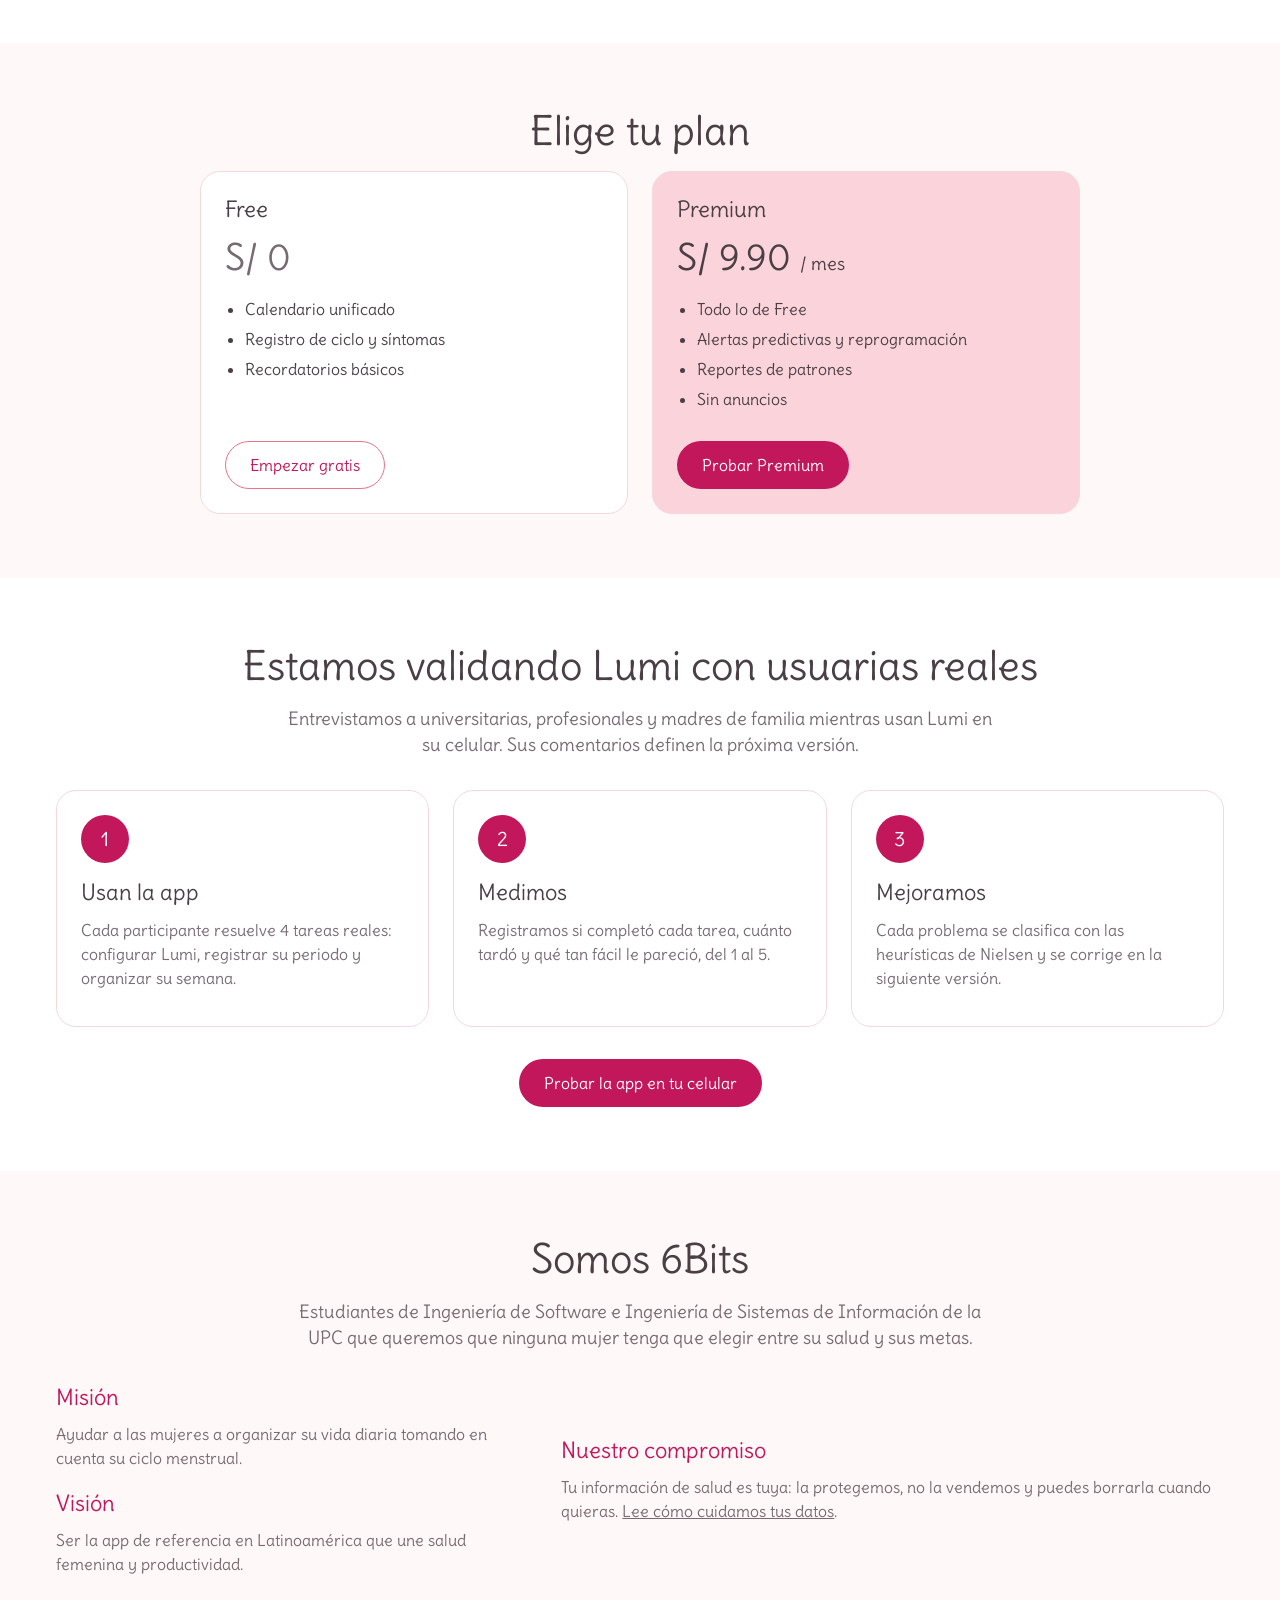
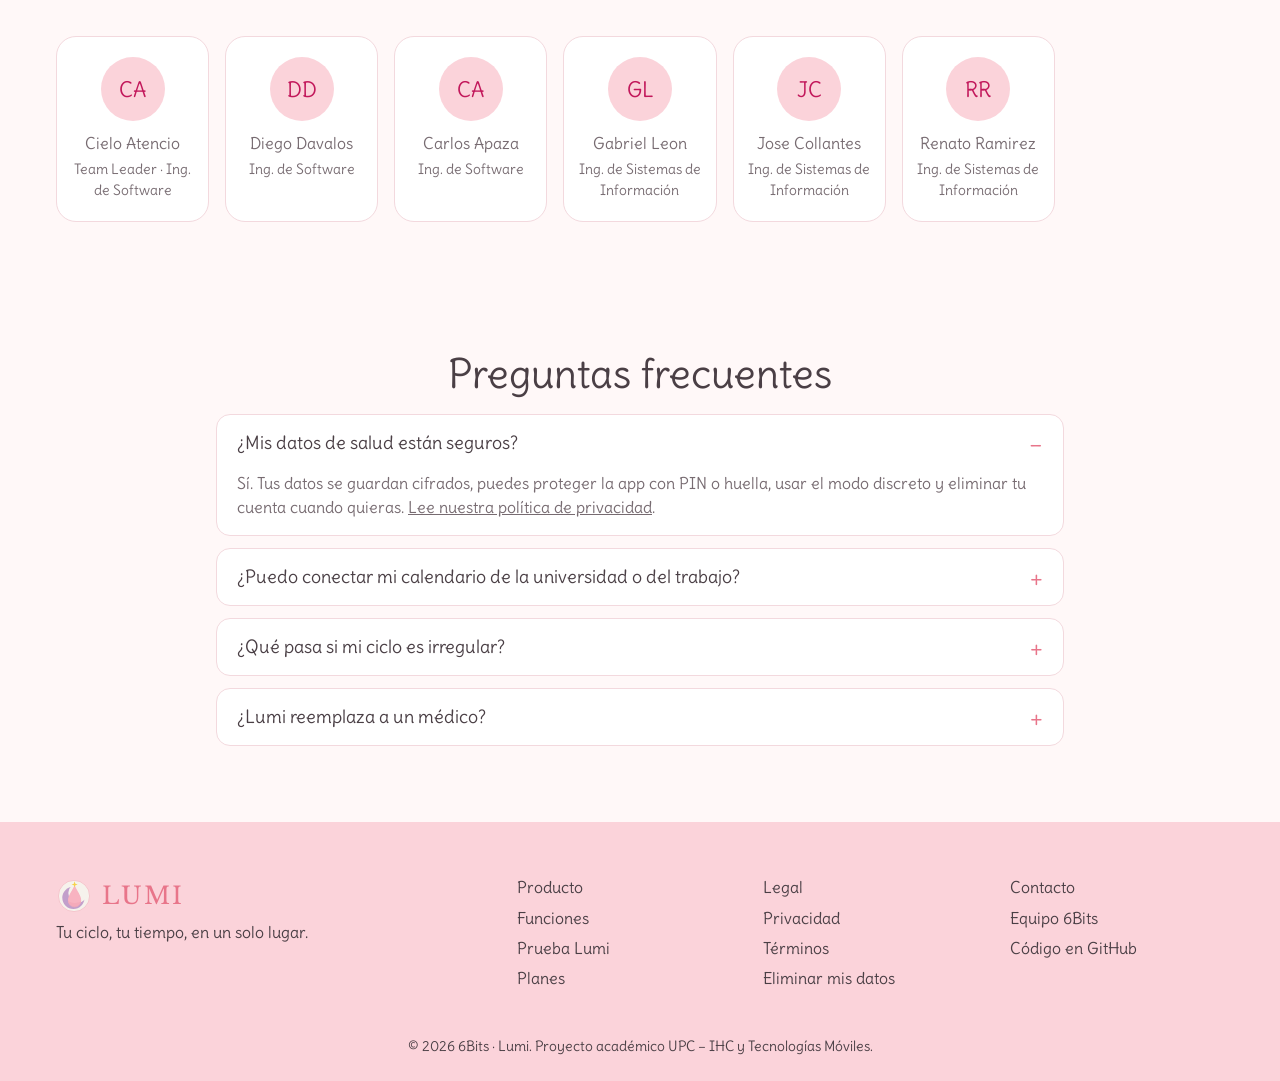
==== commit 313dbae7: "fix: update team list" ====
--- a/prototype-3/index.html
+++ b/prototype-3/index.html
@@ -309,7 +309,6 @@
           <li class="card team__member"><span class="team__avatar" aria-hidden="true">CA</span><p class="team__name">Cielo Atencio</p><p class="team__role">Team Leader · Ing. de Software</p></li>
           <li class="card team__member"><span class="team__avatar" aria-hidden="true">DD</span><p class="team__name">Diego Davalos</p><p class="team__role">Ing. de Software</p></li>
           <li class="card team__member"><span class="team__avatar" aria-hidden="true">CA</span><p class="team__name">Carlos Apaza</p><p class="team__role">Ing. de Software</p></li>
-          <li class="card team__member"><span class="team__avatar" aria-hidden="true">JL</span><p class="team__name">Jesús López</p><p class="team__role">Ing. de Software</p></li>
           <li class="card team__member"><span class="team__avatar" aria-hidden="true">GL</span><p class="team__name">Gabriel Leon</p><p class="team__role">Ing. de Sistemas de Información</p></li>
           <li class="card team__member"><span class="team__avatar" aria-hidden="true">JC</span><p class="team__name">Jose Collantes</p><p class="team__role">Ing. de Sistemas de Información</p></li>
           <li class="card team__member"><span class="team__avatar" aria-hidden="true">RR</span><p class="team__name">Renato Ramirez</p><p class="team__role">Ing. de Sistemas de Información</p></li>
